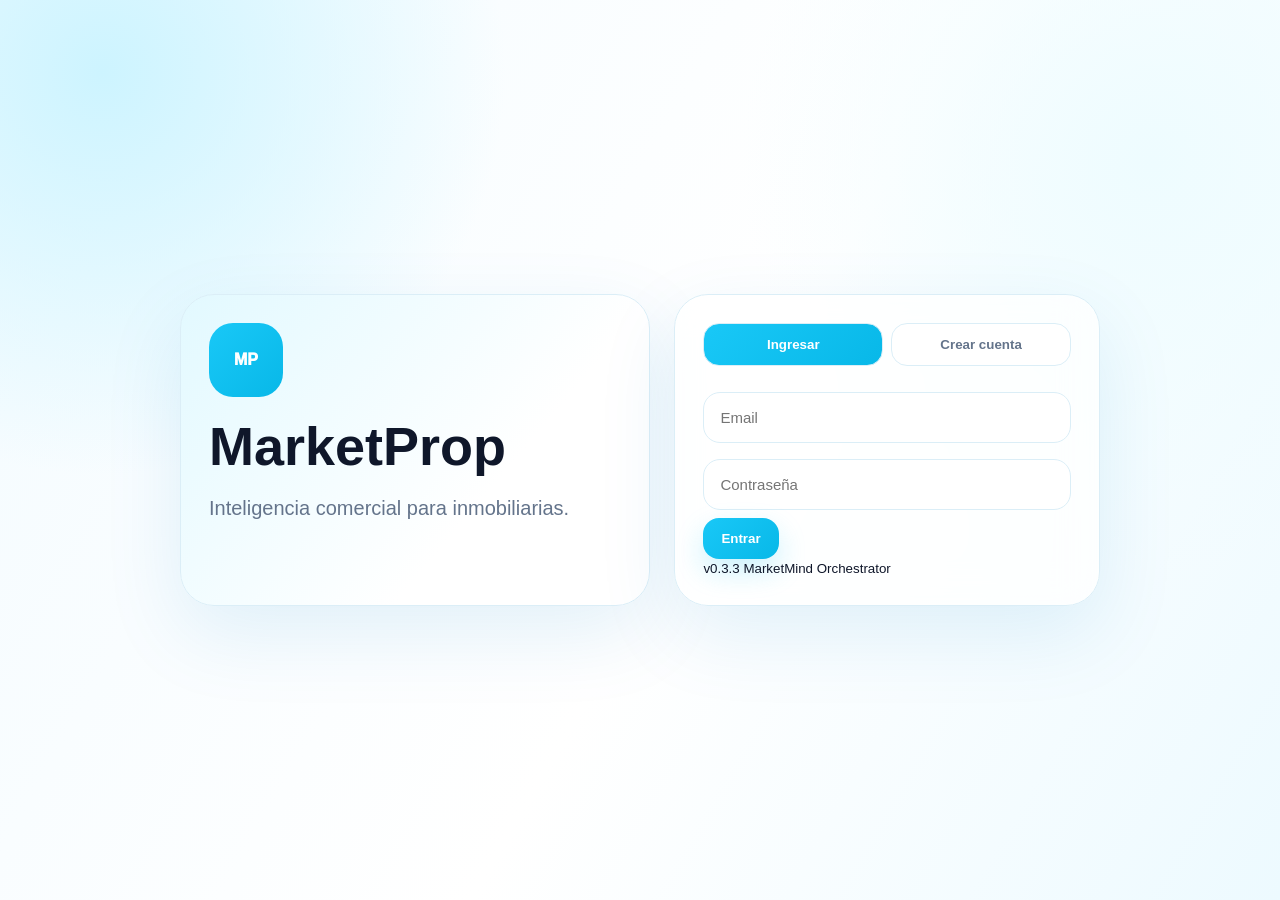
==== frontend/index.html @ 3de48a13 "MarketProp v0.3.3 MarketMind Orchestrator" ====
<!doctype html>
<html lang="es"><head><meta charset="utf-8"><meta name="viewport" content="width=device-width,initial-scale=1"><title>MarketProp</title><link rel="stylesheet" href="static/styles.css"></head>
<body>
<div id="toast" class="toast hidden"></div>
<div id="authScreen" class="auth-screen">
  <div class="auth-shell">
    <div class="auth-brand"><div class="logo-mark">MP</div><h1>MarketProp</h1><p>Inteligencia comercial para inmobiliarias.</p></div>
    <div class="auth-card">
      <div class="tabs"><button id="loginTab" class="active" onclick="setAuth('login')">Ingresar</button><button id="registerTab" onclick="setAuth('register')">Crear cuenta</button></div>
      <div id="loginForm"><input id="loginEmail" placeholder="Email"><input id="loginPassword" type="password" placeholder="Contraseña"><button id="loginBtn" onclick="login()">Entrar</button></div>
      <div id="registerForm" class="hidden"><input id="regName" placeholder="Tu nombre"><input id="regOrg" placeholder="Nombre de tu inmobiliaria"><input id="regEmail" placeholder="Email"><input id="regPassword" type="password" placeholder="Contraseña"><button id="registerBtn" onclick="register()">Crear cuenta</button></div>
      <small>v0.3.3 MarketMind Orchestrator</small>
    </div>
  </div>
</div>

<div id="appScreen" class="app hidden">
  <aside class="sidebar">
    <div class="brand"><div class="logo-mark small">MP</div><div><strong>MarketProp</strong><span id="orgName">Tu inmobiliaria</span></div></div>
    <nav>
      <button class="nav active" onclick="show('home',this)">⌂ Inicio</button>
      <button class="nav" onclick="show('props',this)">⌁ Propiedades</button>
      <button class="nav" onclick="show('vars',this)">✦ Variaciones IA</button>
      <button class="nav" onclick="show('library',this)">▣ Biblioteca</button>
      <button class="nav" onclick="show('videos',this)">▶ Escaneo Videos</button>
      <button class="nav featured" onclick="show('hookAgent',this)">✦ Agente Hook</button>
      <button class="nav" onclick="show('campaigns',this)">◈ Campañas</button>
      <button class="nav" onclick="show('stats',this)">△ Estadísticas</button>
      <button class="nav" onclick="show('admin',this)">◎ Panel Admin</button>
      <button class="nav" onclick="show('plans',this)">◇ Planes</button>
    </nav>
    <div class="usage-card"><div class="usage-top"><b id="planName">Plan Básico</b><span>34%</span></div><p>Contenido generado este mes</p><div class="bar"><span></span></div><small>128 / 500 publicaciones</small></div>
  </aside>
  <main>
    <header class="topbar"><div><p class="eyebrow">WORKSPACE DE MARKETING INMOBILIARIO</p><h1 id="welcomeTitle">Hola</h1></div><div class="top-actions"><button class="ghost" onclick="notifySoon()">Ayuda</button><button class="ghost" onclick="logout()">Salir</button></div></header>
    <section id="home" class="section active-section">
      <div class="hero-card">
        <div class="hero-copy">
          <div class="pill">MarketMind activo</div>
          <h2 class="compact-hero"><span>La IA hace todo el marketing.</span><br>Vos vendé propiedades, ganá tiempo.</h2>
          <p>Pegá el link de una propiedad y MarketProp crea automáticamente publicaciones, anuncios y contenido optimizado para cada plataforma.</p>
        </div>
        <div class="hero-side"><h3>Agentes activos</h3><div class="feature-grid"><button>Facebook</button><button>Instagram</button><button>TikTok</button><button>WhatsApp</button><button>Mercado Libre</button><button>Meta Ads</button></div></div>
      </div>
      <div class="generator"><label>LINK DE LA PROPIEDAD</label><div class="input-row"><input id="propertyUrl" placeholder="https://www.tuinmobiliaria.com/propiedad/xxxxx"><select id="globalStyle"><option value="auto">Automático</option><option value="profesional">Profesional</option><option value="premium">Premium</option><option value="urgencia">Urgencia</option><option value="inversor">Inversor</option></select><button id="generateBtn" onclick="generateContent()">✨ Generar</button></div><div id="status" class="status">Ahora cada red usa su propio agente especializado.</div><div id="scan" class="scan"></div></div>
      <div id="results" class="results empty"><h3>Contenido</h3><p>Los resultados aparecerán acá después de pegar un link.</p></div>
    </section>
    <section id="props" class="section panel"><h2>Propiedades</h2><p>Próximo módulo.</p><button onclick="notifySoon()">Crear propiedad</button></section>
    <section id="vars" class="section panel"><h2>Variaciones IA</h2><p>Usá los botones Premium, Urgencia e Inversor en cada resultado.</p></section>
    <section id="library" class="section panel"><h2>Biblioteca</h2><p>Próximo módulo.</p></section>
    <section id="videos" class="section panel"><h2>Escaneo Videos</h2><p>Próximo módulo.</p></section>
    <section id="hookAgent" class="section panel hook-panel"><div class="agent-head"><div><span class="pill">Producto estrella</span><h2>Agente Hook</h2><p>Especialista en viralidad, atención y hooks.</p></div><div class="score-orb">92</div></div><textarea id="hookPrompt" placeholder="Ej: Necesito un hook para vender una casa premium en Funes..."></textarea><button onclick="runHookAgent()">✨ Hablar con Agente Hook</button><div id="hookAgentResult" class="agent-result">Agente Hook todavía está en modo demo.</div></section>
    <section id="campaigns" class="section panel"><h2>Campañas</h2><p>Próximo módulo.</p></section>
    <section id="stats" class="section panel"><h2>Estadísticas</h2><p>Próximo módulo.</p></section>
    <section id="admin" class="section panel"><h2>Panel Admin</h2><p>Próximo módulo.</p></section>
    <section id="plans" class="section panel"><h2>Planes</h2><p>Próximo módulo.</p></section>
  </main>
</div>
<script src="static/app.js"></script>
</body></html>
---- frontend/static/styles.css ----
:root{--blue:#19c8f7;--blue2:#08b8e8;--blue3:#00a6d6;--ink:#0f172a;--muted:#64748b;--line:#dbeef7;--glass:rgba(255,255,255,.74);--shadow:0 28px 80px rgba(2,132,199,.11)}*{box-sizing:border-box}body{margin:0;font-family:Inter,Arial,sans-serif;color:var(--ink);background:radial-gradient(circle at 8% 8%,#cdf4ff 0,transparent 28%),radial-gradient(circle at 90% 18%,#eefcff 0,transparent 30%),linear-gradient(120deg,#f3fbff,#fff 55%,#edfaff)}button,input,select,textarea{font-family:inherit}.hidden{display:none!important}.toast{position:fixed;right:24px;bottom:24px;background:#0f172a;color:#fff;border-radius:18px;padding:14px 18px;z-index:99;box-shadow:var(--shadow)}button{border:0;border-radius:16px;background:linear-gradient(135deg,var(--blue),var(--blue2));color:white;font-weight:900;padding:13px 18px;cursor:pointer;transition:.18s;box-shadow:0 12px 28px rgba(25,200,247,.22)}button:hover{transform:translateY(-1px)}button:disabled{opacity:.6}.ghost{background:rgba(255,255,255,.72);color:var(--blue3);border:1px solid var(--line);box-shadow:none}.auth-screen{min-height:100vh;display:flex;align-items:center;justify-content:center}.auth-shell{width:min(920px,94vw);display:grid;grid-template-columns:1.05fr .95fr;gap:24px}.auth-brand,.auth-card,.hero-card,.generator,.results,.panel{background:var(--glass);border:1px solid var(--line);border-radius:34px;padding:28px;box-shadow:var(--shadow);backdrop-filter:blur(18px)}.auth-brand{background:linear-gradient(130deg,#e2f9ff,#fff 65%)}.auth-brand h1{font-size:54px;margin:18px 0 8px}.auth-brand p{font-size:20px;color:var(--muted)}.logo-mark{width:74px;height:74px;border-radius:24px;background:linear-gradient(135deg,var(--blue),var(--blue2));display:flex;align-items:center;justify-content:center;color:white;font-weight:1000}.logo-mark.small{width:50px;height:50px;border-radius:16px}.tabs{display:grid;grid-template-columns:1fr 1fr;gap:8px;margin-bottom:18px}.tabs button{background:#fff;color:var(--muted);border:1px solid var(--line);box-shadow:none}.tabs button.active{background:linear-gradient(135deg,var(--blue),var(--blue2));color:#fff}.auth-card input{width:100%;margin:8px 0}.app{display:flex;min-height:100vh}.sidebar{position:fixed;inset:18px auto 18px 18px;width:292px;border:1px solid var(--line);border-radius:30px;background:rgba(255,255,255,.78);backdrop-filter:blur(18px);box-shadow:var(--shadow);padding:22px}.brand{display:flex;align-items:center;gap:12px;margin-bottom:26px}.brand strong{font-size:22px;display:block}.brand span{font-size:12px;color:var(--muted)}nav{display:flex;flex-direction:column;gap:7px}.nav{background:transparent;color:#475569;box-shadow:none;text-align:left;border-radius:16px;padding:12px 14px}.nav:hover,.nav.active{background:linear-gradient(90deg,#def8ff,#fff);color:var(--blue3);transform:translateX(3px)}.usage-card{position:absolute;left:22px;right:22px;bottom:22px;background:linear-gradient(135deg,#dff8ff,#fff 70%);border:1px solid var(--line);border-radius:24px;padding:18px}.usage-top{display:flex;justify-content:space-between}.usage-card p,.usage-card small,.status,.results.empty p{color:var(--muted)}.bar{height:9px;border-radius:99px;background:#e5f4fa}.bar span{display:block;width:34%;height:100%;border-radius:99px;background:linear-gradient(90deg,var(--blue),var(--blue2))}main{margin-left:328px;padding:26px;width:100%}.topbar{display:flex;align-items:center;justify-content:space-between;margin-bottom:22px}.eyebrow{margin:0 0 7px;color:var(--blue3);font-weight:900;font-size:12px;letter-spacing:4px}.section{display:none}.active-section{display:block}.hero-card{display:grid;grid-template-columns:1.25fr .75fr;gap:24px;background:linear-gradient(118deg,#fff 0%,#f8fdff 44%,#d8f7ff 100%);min-height:235px!important}.pill{display:inline-flex;background:#e7faff;color:var(--blue3);border:1px solid #c8f3ff;border-radius:99px;padding:8px 12px;font-weight:900;font-size:13px}.hero-copy h2{font-size:34px;line-height:1.12;letter-spacing:-1.4px;margin:18px 0 12px}.hero-copy h2 span{color:#2563eb}.hero-copy p{font-size:16px;line-height:1.55;color:var(--muted)}.hero-side{background:linear-gradient(135deg,#dff8ff,#fff 72%);border:1px solid var(--line);border-radius:28px;padding:22px}.feature-grid{display:grid;grid-template-columns:1fr 1fr;gap:10px}.feature-grid button{background:#fff;color:var(--ink);border:1px solid var(--line);box-shadow:none;text-align:left}.generator{background:linear-gradient(95deg,#dff8ff 0%,#fff 72%);margin-top:20px}label{display:block;font-size:12px;letter-spacing:3px;color:var(--blue3);font-weight:1000;margin-bottom:10px}.input-row{display:flex;gap:12px}input,select,textarea{background:#fff;border:1px solid var(--line);border-radius:17px;padding:16px;outline:none;color:var(--ink);font-size:15px}input{flex:1}select{width:170px}.scan{margin-top:12px;color:#16c784;line-height:1.8}.results,.panel{margin-top:20px}.result-grid{display:grid;grid-template-columns:repeat(2,1fr);gap:16px}.result-card{background:linear-gradient(90deg,#e8faff,#fff 74%);border:1px solid var(--line);border-radius:24px;padding:20px}.result-card h3::after{content:" · agente especializado";font-size:11px;color:#64748b;font-weight:600;margin-left:6px}.style-badge{display:inline-flex;background:#fff;border:1px solid #c8f3ff;color:var(--blue3);border-radius:99px;padding:6px 10px;font-size:12px;font-weight:800}.score{color:#16c784}pre{white-space:pre-wrap;background:rgba(255,255,255,.84);border:1px solid var(--line);border-radius:18px;padding:16px;min-height:210px;max-height:330px;overflow:auto;line-height:1.45}.actions{display:flex;gap:8px;flex-wrap:wrap}.actions button{font-size:12px;padding:9px 12px}.outline{background:#fff!important;color:var(--blue3)!important;border:1px solid var(--line)!important;box-shadow:none!important}.copied{background:#16c784!important;color:#fff!important}.agent-head{display:flex;justify-content:space-between;align-items:center}.score-orb{width:96px;height:96px;border-radius:50%;display:flex;align-items:center;justify-content:center;background:linear-gradient(135deg,var(--blue),var(--blue2));color:#fff;font-size:34px;font-weight:1000}textarea{width:100%;min-height:150px;margin:16px 0}.agent-result{background:#fff;border:1px solid var(--line);border-radius:22px;padding:18px;margin-top:18px;color:var(--muted)}@media(max-width:1100px){.auth-shell,.hero-card,.result-grid{grid-template-columns:1fr}.sidebar{position:relative;inset:auto;width:auto;margin:18px}.usage-card{position:static;margin-top:20px}main{margin-left:0}.input-row{flex-direction:column}select{width:100%}}
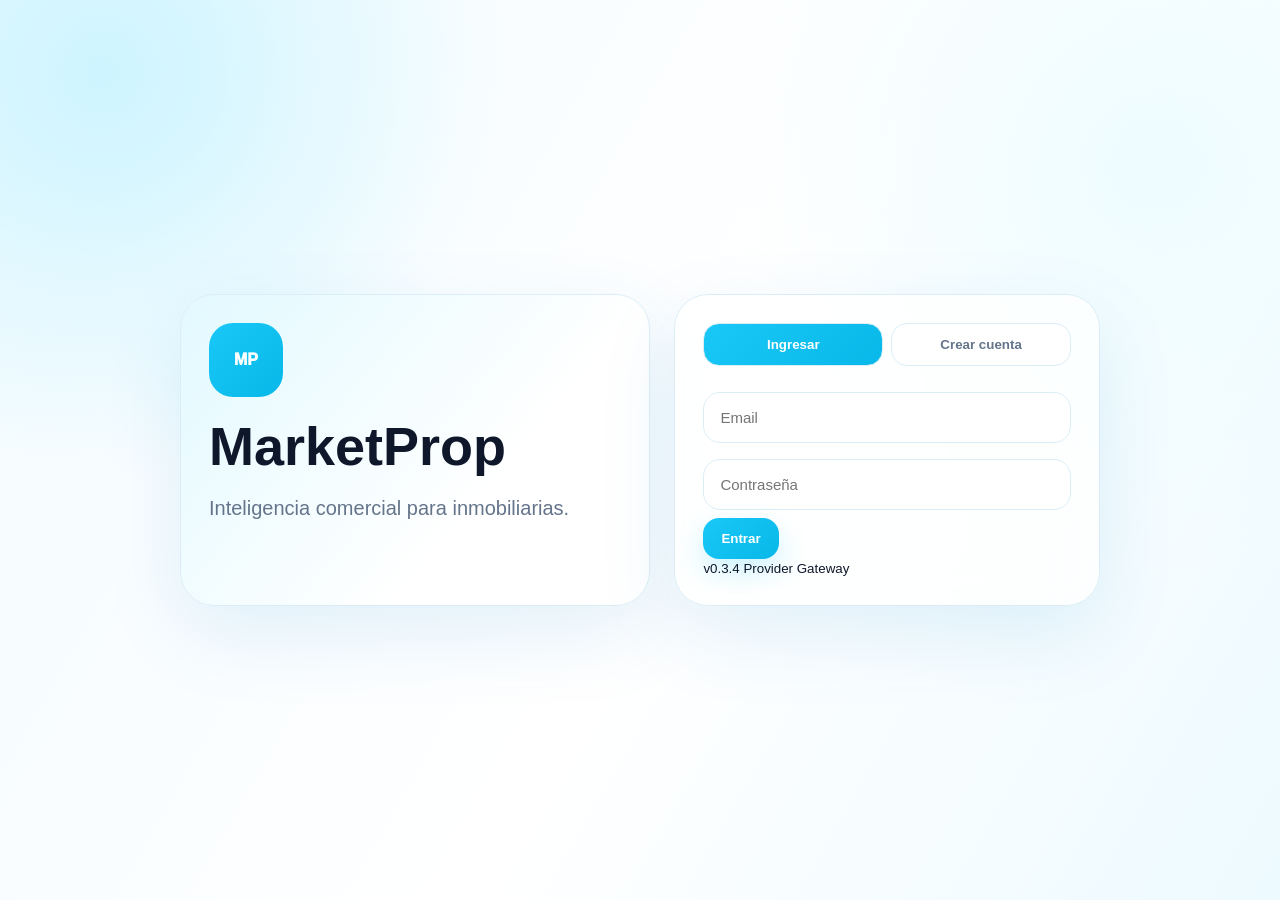
==== commit 3fec2f88: "MarketProp v0.3.4 Provider Gateway" ====
--- a/frontend/index.html
+++ b/frontend/index.html
@@ -9,7 +9,7 @@
       <div class="tabs"><button id="loginTab" class="active" onclick="setAuth('login')">Ingresar</button><button id="registerTab" onclick="setAuth('register')">Crear cuenta</button></div>
       <div id="loginForm"><input id="loginEmail" placeholder="Email"><input id="loginPassword" type="password" placeholder="Contraseña"><button id="loginBtn" onclick="login()">Entrar</button></div>
       <div id="registerForm" class="hidden"><input id="regName" placeholder="Tu nombre"><input id="regOrg" placeholder="Nombre de tu inmobiliaria"><input id="regEmail" placeholder="Email"><input id="regPassword" type="password" placeholder="Contraseña"><button id="registerBtn" onclick="register()">Crear cuenta</button></div>
-      <small>v0.3.3 MarketMind Orchestrator</small>
+      <small>v0.3.4 Provider Gateway</small>
     </div>
   </div>
 </div>
@@ -36,7 +36,7 @@
     <section id="home" class="section active-section">
       <div class="hero-card">
         <div class="hero-copy">
-          <div class="pill">MarketMind activo</div>
+          <div class="pill">Provider Gateway activo</div>
           <h2 class="compact-hero"><span>La IA hace todo el marketing.</span><br>Vos vendé propiedades, ganá tiempo.</h2>
           <p>Pegá el link de una propiedad y MarketProp crea automáticamente publicaciones, anuncios y contenido optimizado para cada plataforma.</p>
         </div>
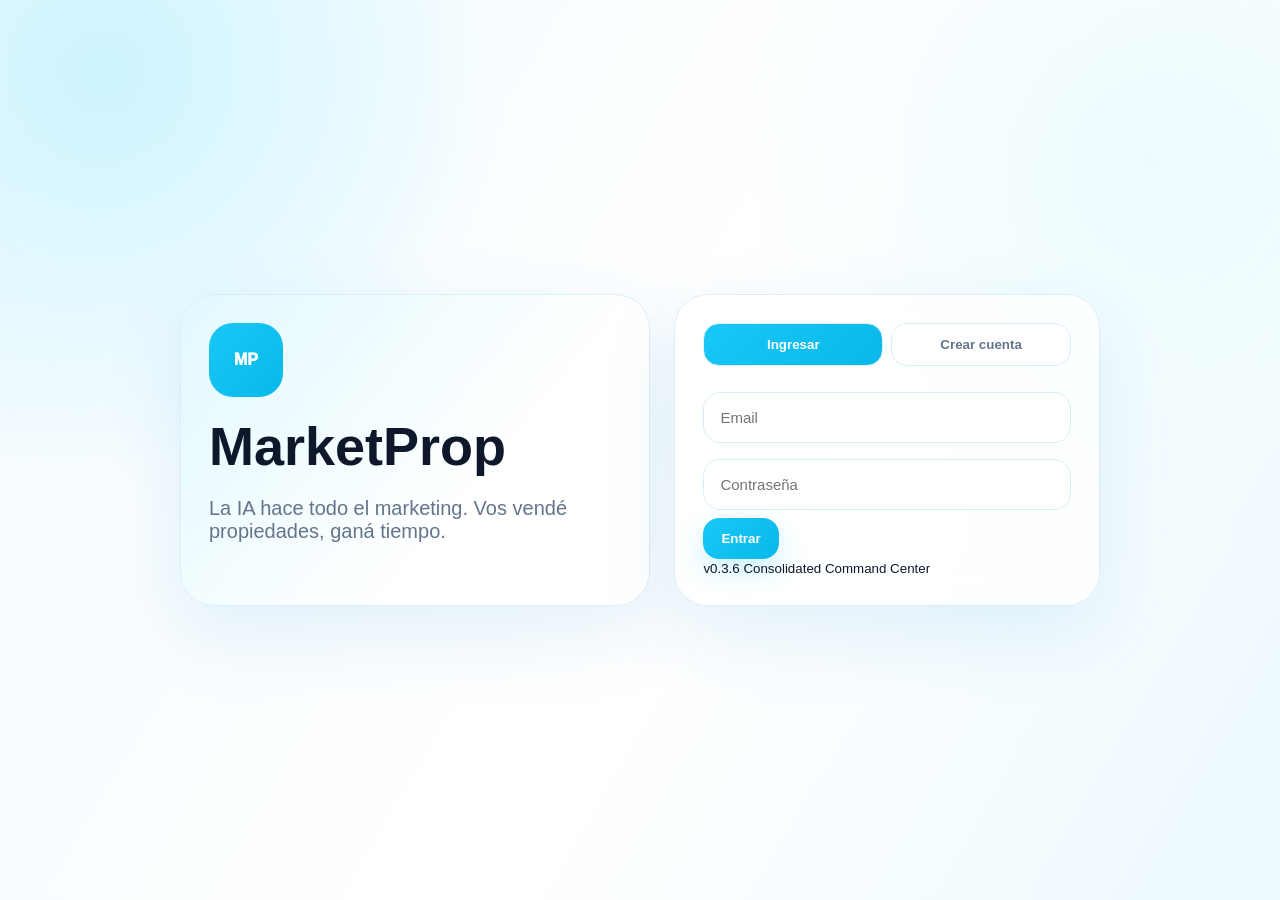
==== commit a05aa740: "MarketProp v0.3.6.1 Backend Hotfix" ====
--- a/frontend/index.html
+++ b/frontend/index.html
@@ -1,60 +1,74 @@
 <!doctype html>
-<html lang="es"><head><meta charset="utf-8"><meta name="viewport" content="width=device-width,initial-scale=1"><title>MarketProp</title><link rel="stylesheet" href="static/styles.css"></head>
+<html lang="es">
+<head>
+<meta charset="utf-8">
+<meta name="viewport" content="width=device-width,initial-scale=1">
+<title>MarketProp</title>
+<link rel="stylesheet" href="static/styles.css">
+</head>
 <body>
 <div id="toast" class="toast hidden"></div>
 <div id="authScreen" class="auth-screen">
   <div class="auth-shell">
-    <div class="auth-brand"><div class="logo-mark">MP</div><h1>MarketProp</h1><p>Inteligencia comercial para inmobiliarias.</p></div>
+    <div class="auth-brand"><div class="logo-mark">MP</div><h1>MarketProp</h1><p>La IA hace todo el marketing. Vos vendé propiedades, ganá tiempo.</p></div>
     <div class="auth-card">
       <div class="tabs"><button id="loginTab" class="active" onclick="setAuth('login')">Ingresar</button><button id="registerTab" onclick="setAuth('register')">Crear cuenta</button></div>
       <div id="loginForm"><input id="loginEmail" placeholder="Email"><input id="loginPassword" type="password" placeholder="Contraseña"><button id="loginBtn" onclick="login()">Entrar</button></div>
       <div id="registerForm" class="hidden"><input id="regName" placeholder="Tu nombre"><input id="regOrg" placeholder="Nombre de tu inmobiliaria"><input id="regEmail" placeholder="Email"><input id="regPassword" type="password" placeholder="Contraseña"><button id="registerBtn" onclick="register()">Crear cuenta</button></div>
-      <small>v0.3.4 Provider Gateway</small>
+      <small>v0.3.6 Consolidated Command Center</small>
     </div>
   </div>
 </div>
-
 <div id="appScreen" class="app hidden">
   <aside class="sidebar">
     <div class="brand"><div class="logo-mark small">MP</div><div><strong>MarketProp</strong><span id="orgName">Tu inmobiliaria</span></div></div>
     <nav>
       <button class="nav active" onclick="show('home',this)">⌂ Inicio</button>
+      <button class="nav featured" onclick="show('command',this)">◎ Command Center</button>
       <button class="nav" onclick="show('props',this)">⌁ Propiedades</button>
+      <button class="nav" onclick="show('pipeline',this)">▦ Pipeline</button>
+      <button class="nav" onclick="show('calendar',this)">▣ Calendario</button>
+      <button class="nav" onclick="show('sources',this)">◈ MarketDNA</button>
       <button class="nav" onclick="show('vars',this)">✦ Variaciones IA</button>
       <button class="nav" onclick="show('library',this)">▣ Biblioteca</button>
       <button class="nav" onclick="show('videos',this)">▶ Escaneo Videos</button>
       <button class="nav featured" onclick="show('hookAgent',this)">✦ Agente Hook</button>
       <button class="nav" onclick="show('campaigns',this)">◈ Campañas</button>
       <button class="nav" onclick="show('stats',this)">△ Estadísticas</button>
+      <button class="nav" onclick="show('igReady',this)">IG IG Ready</button>
       <button class="nav" onclick="show('admin',this)">◎ Panel Admin</button>
       <button class="nav" onclick="show('plans',this)">◇ Planes</button>
     </nav>
     <div class="usage-card"><div class="usage-top"><b id="planName">Plan Básico</b><span>34%</span></div><p>Contenido generado este mes</p><div class="bar"><span></span></div><small>128 / 500 publicaciones</small></div>
   </aside>
   <main>
-    <header class="topbar"><div><p class="eyebrow">WORKSPACE DE MARKETING INMOBILIARIO</p><h1 id="welcomeTitle">Hola</h1></div><div class="top-actions"><button class="ghost" onclick="notifySoon()">Ayuda</button><button class="ghost" onclick="logout()">Salir</button></div></header>
+    <header class="topbar"><div><p class="eyebrow">WORKSPACE DE MARKETING INMOBILIARIO</p><h1 id="welcomeTitle">Hola</h1></div><div class="top-actions"><button class="ghost" onclick="loadProviderStatus()">Proveedores</button><button class="ghost" onclick="logout()">Salir</button></div></header>
+
     <section id="home" class="section active-section">
       <div class="hero-card">
-        <div class="hero-copy">
-          <div class="pill">Provider Gateway activo</div>
-          <h2 class="compact-hero"><span>La IA hace todo el marketing.</span><br>Vos vendé propiedades, ganá tiempo.</h2>
-          <p>Pegá el link de una propiedad y MarketProp crea automáticamente publicaciones, anuncios y contenido optimizado para cada plataforma.</p>
-        </div>
+        <div class="hero-copy"><div class="pill">MarketMind + Provider Gateway activo</div><h2 class="compact-hero"><span>La IA hace todo el marketing.</span><br>Vos vendé propiedades, ganá tiempo.</h2><p>Pegá el link de una propiedad y MarketProp crea automáticamente publicaciones, anuncios y contenido optimizado para cada plataforma.</p></div>
         <div class="hero-side"><h3>Agentes activos</h3><div class="feature-grid"><button>Facebook</button><button>Instagram</button><button>TikTok</button><button>WhatsApp</button><button>Mercado Libre</button><button>Meta Ads</button></div></div>
       </div>
-      <div class="generator"><label>LINK DE LA PROPIEDAD</label><div class="input-row"><input id="propertyUrl" placeholder="https://www.tuinmobiliaria.com/propiedad/xxxxx"><select id="globalStyle"><option value="auto">Automático</option><option value="profesional">Profesional</option><option value="premium">Premium</option><option value="urgencia">Urgencia</option><option value="inversor">Inversor</option></select><button id="generateBtn" onclick="generateContent()">✨ Generar</button></div><div id="status" class="status">Ahora cada red usa su propio agente especializado.</div><div id="scan" class="scan"></div></div>
+      <div class="generator"><label>LINK DE LA PROPIEDAD</label><div class="input-row"><input id="propertyUrl" placeholder="https://www.tuinmobiliaria.com/propiedad/xxxxx"><select id="globalStyle"><option value="auto">Automático</option><option value="profesional">Profesional</option><option value="premium">Premium</option><option value="urgencia">Urgencia</option><option value="inversor">Inversor</option></select><button id="generateBtn" onclick="generateContent()">✨ Generar</button></div><div id="status" class="status">Cada red usa su agente, proveedor, modelo y evaluador.</div><div id="scan" class="scan"></div></div>
       <div id="results" class="results empty"><h3>Contenido</h3><p>Los resultados aparecerán acá después de pegar un link.</p></div>
     </section>
-    <section id="props" class="section panel"><h2>Propiedades</h2><p>Próximo módulo.</p><button onclick="notifySoon()">Crear propiedad</button></section>
-    <section id="vars" class="section panel"><h2>Variaciones IA</h2><p>Usá los botones Premium, Urgencia e Inversor en cada resultado.</p></section>
-    <section id="library" class="section panel"><h2>Biblioteca</h2><p>Próximo módulo.</p></section>
-    <section id="videos" class="section panel"><h2>Escaneo Videos</h2><p>Próximo módulo.</p></section>
-    <section id="hookAgent" class="section panel hook-panel"><div class="agent-head"><div><span class="pill">Producto estrella</span><h2>Agente Hook</h2><p>Especialista en viralidad, atención y hooks.</p></div><div class="score-orb">92</div></div><textarea id="hookPrompt" placeholder="Ej: Necesito un hook para vender una casa premium en Funes..."></textarea><button onclick="runHookAgent()">✨ Hablar con Agente Hook</button><div id="hookAgentResult" class="agent-result">Agente Hook todavía está en modo demo.</div></section>
-    <section id="campaigns" class="section panel"><h2>Campañas</h2><p>Próximo módulo.</p></section>
-    <section id="stats" class="section panel"><h2>Estadísticas</h2><p>Próximo módulo.</p></section>
-    <section id="admin" class="section panel"><h2>Panel Admin</h2><p>Próximo módulo.</p></section>
-    <section id="plans" class="section panel"><h2>Planes</h2><p>Próximo módulo.</p></section>
+
+    <section id="command" class="section panel"><div class="panel-head"><div><span class="pill">Nuevo · acumulativo</span><h2>MarketProp Command Center</h2><p>Centro de mando con métricas, quality gate, alertas e insights. Diseño MarketProp, lógica inspirada en el dashboard que analizamos.</p></div><button onclick="renderCommandCenter()">Actualizar</button></div><div id="commandContent"></div></section>
+    <section id="props" class="section panel"><h2>Propiedades</h2><div class="input-row"><input id="newPropertyTitle" placeholder="Ej: Casa premium en Funes"><input id="newPropertyUrl" placeholder="Link de la propiedad"><button onclick="createProperty()">Crear propiedad</button></div><div id="propertyList" class="card-list"></div></section>
+    <section id="pipeline" class="section panel"><div class="panel-head"><div><span class="pill">Workflow</span><h2>Pipeline de contenido</h2><p>Estados de producción para no perder oportunidades.</p></div></div><div id="pipelineBoard" class="kanban"></div></section>
+    <section id="calendar" class="section panel"><div class="panel-head"><div><span class="pill">Planificación</span><h2>Calendario editorial</h2><p>Plan semanal por plataforma y objetivo.</p></div></div><div id="calendarGrid" class="calendar-grid"></div></section>
+    <section id="sources" class="section panel"><div class="panel-head"><div><span class="pill">MarketDNA</span><h2>Fuentes de aprendizaje</h2><p>Fuentes que alimentan MarketMind sin copiar, usando datos propios y autorizados.</p></div></div><div id="sourcesGrid" class="source-grid"></div></section>
+    <section id="vars" class="section panel"><h2>Variaciones IA</h2><p>Usá los botones <b>Dame otra</b>, <b>Premium</b>, <b>Urgencia</b> e <b>Inversor</b> en cada red. Esta función se conserva y mejora, no se elimina.</p></section>
+    <section id="library" class="section panel"><h2>Biblioteca</h2><p>Próximo: historial de contenidos generados, favoritos, ganadores y rechazados.</p></section>
+    <section id="videos" class="section panel"><h2>Escaneo Videos</h2><p>Próximo: análisis de Reels/TikToks virales, patrones de hook, retención y CTA.</p></section>
+    <section id="hookAgent" class="section panel hook-panel"><div class="agent-head"><div><span class="pill">Producto estrella</span><h2>Agente Hook</h2><p>Especialista en viralidad, atención y hooks.</p></div><div class="score-orb">92</div></div><textarea id="hookPrompt" placeholder="Ej: Necesito un hook para vender una casa premium en Funes..."></textarea><button onclick="runHookAgent()">✨ Hablar con Agente Hook</button><div id="hookAgentResult" class="agent-result">Agente Hook listo para analizar ideas.</div></section>
+    <section id="campaigns" class="section panel"><h2>Campañas</h2><p>Próximo: campañas completas por propiedad con Meta Ads, WhatsApp y seguimiento.</p></section>
+    <section id="stats" class="section panel"><h2>Estadísticas</h2><div id="statsContent" class="mini-stats"></div></section>
+    <section id="igReady" class="section panel"><div class="panel-head"><div><span class="pill">Preparado, no conectado</span><h2>Instagram Connector</h2><p>La estructura queda lista para conectar IG Business con permisos reales más adelante.</p></div></div><div class="checklist"><div><span class="check">✓</span>Provider Gateway separado</div><div><span class="check">✓</span>MarketMind preparado para métricas</div><div><span class="check">✓</span>Estados de error preparados</div><div><span class="empty"></span>Token real cargado</div><div><span class="empty"></span>Permisos Meta aprobados</div><div><span class="empty"></span>Webhooks activos</div></div></section>
+    <section id="admin" class="section panel"><h2>Panel Admin</h2><div class="mini-stats"><div><b>1</b><span>cliente activo</span></div><div><b>$0</b><span>MRR demo</span></div><div><b>15</b><span>módulos preservados</span></div></div></section>
+    <section id="plans" class="section panel"><h2>Planes</h2><div class="pricing"><div><h3>Básico</h3><p>Agentes esenciales.</p></div><div><h3>Pro</h3><p>Command Center + métricas.</p></div><div><h3>Business</h3><p>IA real + equipo + permisos.</p></div></div></section>
   </main>
 </div>
 <script src="static/app.js"></script>
-</body></html>+</body>
+</html>
--- a/frontend/static/styles.css
+++ b/frontend/static/styles.css
@@ -1 +1 @@
-:root{--blue:#19c8f7;--blue2:#08b8e8;--blue3:#00a6d6;--ink:#0f172a;--muted:#64748b;--line:#dbeef7;--glass:rgba(255,255,255,.74);--shadow:0 28px 80px rgba(2,132,199,.11)}*{box-sizing:border-box}body{margin:0;font-family:Inter,Arial,sans-serif;color:var(--ink);background:radial-gradient(circle at 8% 8%,#cdf4ff 0,transparent 28%),radial-gradient(circle at 90% 18%,#eefcff 0,transparent 30%),linear-gradient(120deg,#f3fbff,#fff 55%,#edfaff)}button,input,select,textarea{font-family:inherit}.hidden{display:none!important}.toast{position:fixed;right:24px;bottom:24px;background:#0f172a;color:#fff;border-radius:18px;padding:14px 18px;z-index:99;box-shadow:var(--shadow)}button{border:0;border-radius:16px;background:linear-gradient(135deg,var(--blue),var(--blue2));color:white;font-weight:900;padding:13px 18px;cursor:pointer;transition:.18s;box-shadow:0 12px 28px rgba(25,200,247,.22)}button:hover{transform:translateY(-1px)}button:disabled{opacity:.6}.ghost{background:rgba(255,255,255,.72);color:var(--blue3);border:1px solid var(--line);box-shadow:none}.auth-screen{min-height:100vh;display:flex;align-items:center;justify-content:center}.auth-shell{width:min(920px,94vw);display:grid;grid-template-columns:1.05fr .95fr;gap:24px}.auth-brand,.auth-card,.hero-card,.generator,.results,.panel{background:var(--glass);border:1px solid var(--line);border-radius:34px;padding:28px;box-shadow:var(--shadow);backdrop-filter:blur(18px)}.auth-brand{background:linear-gradient(130deg,#e2f9ff,#fff 65%)}.auth-brand h1{font-size:54px;margin:18px 0 8px}.auth-brand p{font-size:20px;color:var(--muted)}.logo-mark{width:74px;height:74px;border-radius:24px;background:linear-gradient(135deg,var(--blue),var(--blue2));display:flex;align-items:center;justify-content:center;color:white;font-weight:1000}.logo-mark.small{width:50px;height:50px;border-radius:16px}.tabs{display:grid;grid-template-columns:1fr 1fr;gap:8px;margin-bottom:18px}.tabs button{background:#fff;color:var(--muted);border:1px solid var(--line);box-shadow:none}.tabs button.active{background:linear-gradient(135deg,var(--blue),var(--blue2));color:#fff}.auth-card input{width:100%;margin:8px 0}.app{display:flex;min-height:100vh}.sidebar{position:fixed;inset:18px auto 18px 18px;width:292px;border:1px solid var(--line);border-radius:30px;background:rgba(255,255,255,.78);backdrop-filter:blur(18px);box-shadow:var(--shadow);padding:22px}.brand{display:flex;align-items:center;gap:12px;margin-bottom:26px}.brand strong{font-size:22px;display:block}.brand span{font-size:12px;color:var(--muted)}nav{display:flex;flex-direction:column;gap:7px}.nav{background:transparent;color:#475569;box-shadow:none;text-align:left;border-radius:16px;padding:12px 14px}.nav:hover,.nav.active{background:linear-gradient(90deg,#def8ff,#fff);color:var(--blue3);transform:translateX(3px)}.usage-card{position:absolute;left:22px;right:22px;bottom:22px;background:linear-gradient(135deg,#dff8ff,#fff 70%);border:1px solid var(--line);border-radius:24px;padding:18px}.usage-top{display:flex;justify-content:space-between}.usage-card p,.usage-card small,.status,.results.empty p{color:var(--muted)}.bar{height:9px;border-radius:99px;background:#e5f4fa}.bar span{display:block;width:34%;height:100%;border-radius:99px;background:linear-gradient(90deg,var(--blue),var(--blue2))}main{margin-left:328px;padding:26px;width:100%}.topbar{display:flex;align-items:center;justify-content:space-between;margin-bottom:22px}.eyebrow{margin:0 0 7px;color:var(--blue3);font-weight:900;font-size:12px;letter-spacing:4px}.section{display:none}.active-section{display:block}.hero-card{display:grid;grid-template-columns:1.25fr .75fr;gap:24px;background:linear-gradient(118deg,#fff 0%,#f8fdff 44%,#d8f7ff 100%);min-height:235px!important}.pill{display:inline-flex;background:#e7faff;color:var(--blue3);border:1px solid #c8f3ff;border-radius:99px;padding:8px 12px;font-weight:900;font-size:13px}.hero-copy h2{font-size:34px;line-height:1.12;letter-spacing:-1.4px;margin:18px 0 12px}.hero-copy h2 span{color:#2563eb}.hero-copy p{font-size:16px;line-height:1.55;color:var(--muted)}.hero-side{background:linear-gradient(135deg,#dff8ff,#fff 72%);border:1px solid var(--line);border-radius:28px;padding:22px}.feature-grid{display:grid;grid-template-columns:1fr 1fr;gap:10px}.feature-grid button{background:#fff;color:var(--ink);border:1px solid var(--line);box-shadow:none;text-align:left}.generator{background:linear-gradient(95deg,#dff8ff 0%,#fff 72%);margin-top:20px}label{display:block;font-size:12px;letter-spacing:3px;color:var(--blue3);font-weight:1000;margin-bottom:10px}.input-row{display:flex;gap:12px}input,select,textarea{background:#fff;border:1px solid var(--line);border-radius:17px;padding:16px;outline:none;color:var(--ink);font-size:15px}input{flex:1}select{width:170px}.scan{margin-top:12px;color:#16c784;line-height:1.8}.results,.panel{margin-top:20px}.result-grid{display:grid;grid-template-columns:repeat(2,1fr);gap:16px}.result-card{background:linear-gradient(90deg,#e8faff,#fff 74%);border:1px solid var(--line);border-radius:24px;padding:20px}.result-card h3::after{content:" · agente especializado";font-size:11px;color:#64748b;font-weight:600;margin-left:6px}.style-badge{display:inline-flex;background:#fff;border:1px solid #c8f3ff;color:var(--blue3);border-radius:99px;padding:6px 10px;font-size:12px;font-weight:800}.score{color:#16c784}pre{white-space:pre-wrap;background:rgba(255,255,255,.84);border:1px solid var(--line);border-radius:18px;padding:16px;min-height:210px;max-height:330px;overflow:auto;line-height:1.45}.actions{display:flex;gap:8px;flex-wrap:wrap}.actions button{font-size:12px;padding:9px 12px}.outline{background:#fff!important;color:var(--blue3)!important;border:1px solid var(--line)!important;box-shadow:none!important}.copied{background:#16c784!important;color:#fff!important}.agent-head{display:flex;justify-content:space-between;align-items:center}.score-orb{width:96px;height:96px;border-radius:50%;display:flex;align-items:center;justify-content:center;background:linear-gradient(135deg,var(--blue),var(--blue2));color:#fff;font-size:34px;font-weight:1000}textarea{width:100%;min-height:150px;margin:16px 0}.agent-result{background:#fff;border:1px solid var(--line);border-radius:22px;padding:18px;margin-top:18px;color:var(--muted)}@media(max-width:1100px){.auth-shell,.hero-card,.result-grid{grid-template-columns:1fr}.sidebar{position:relative;inset:auto;width:auto;margin:18px}.usage-card{position:static;margin-top:20px}main{margin-left:0}.input-row{flex-direction:column}select{width:100%}}+:root{--blue:#19c8f7;--blue2:#08b8e8;--blue3:#00a6d6;--ink:#0f172a;--muted:#64748b;--line:#dbeef7;--glass:rgba(255,255,255,.74);--shadow:0 28px 80px rgba(2,132,199,.11)}*{box-sizing:border-box}body{margin:0;font-family:Inter,Arial,sans-serif;color:var(--ink);background:radial-gradient(circle at 8% 8%,#cdf4ff 0,transparent 28%),radial-gradient(circle at 90% 18%,#eefcff 0,transparent 30%),linear-gradient(120deg,#f3fbff,#fff 55%,#edfaff)}button,input,select,textarea{font-family:inherit}.hidden{display:none!important}.toast{position:fixed;right:24px;bottom:24px;background:#0f172a;color:#fff;border-radius:18px;padding:14px 18px;z-index:99;box-shadow:var(--shadow)}button{border:0;border-radius:16px;background:linear-gradient(135deg,var(--blue),var(--blue2));color:white;font-weight:900;padding:13px 18px;cursor:pointer;transition:.18s;box-shadow:0 12px 28px rgba(25,200,247,.22)}button:hover{transform:translateY(-1px)}button:disabled{opacity:.6}.ghost{background:rgba(255,255,255,.72);color:var(--blue3);border:1px solid var(--line);box-shadow:none}.auth-screen{min-height:100vh;display:flex;align-items:center;justify-content:center}.auth-shell{width:min(920px,94vw);display:grid;grid-template-columns:1.05fr .95fr;gap:24px}.auth-brand,.auth-card,.hero-card,.generator,.results,.panel{background:var(--glass);border:1px solid var(--line);border-radius:34px;padding:28px;box-shadow:var(--shadow);backdrop-filter:blur(18px)}.auth-brand{background:linear-gradient(130deg,#e2f9ff,#fff 65%)}.auth-brand h1{font-size:54px;margin:18px 0 8px}.auth-brand p{font-size:20px;color:var(--muted)}.logo-mark{width:74px;height:74px;border-radius:24px;background:linear-gradient(135deg,var(--blue),var(--blue2));display:flex;align-items:center;justify-content:center;color:white;font-weight:1000}.logo-mark.small{width:50px;height:50px;border-radius:16px}.tabs{display:grid;grid-template-columns:1fr 1fr;gap:8px;margin-bottom:18px}.tabs button{background:#fff;color:var(--muted);border:1px solid var(--line);box-shadow:none}.tabs button.active{background:linear-gradient(135deg,var(--blue),var(--blue2));color:#fff}.auth-card input{width:100%;margin:8px 0}.app{display:flex;min-height:100vh}.sidebar{position:fixed;inset:18px auto 18px 18px;width:292px;border:1px solid var(--line);border-radius:30px;background:rgba(255,255,255,.78);backdrop-filter:blur(18px);box-shadow:var(--shadow);padding:22px;overflow:auto}.brand{display:flex;align-items:center;gap:12px;margin-bottom:22px}.brand strong{font-size:22px;display:block}.brand span{font-size:12px;color:var(--muted)}nav{display:flex;flex-direction:column;gap:7px}.nav{background:transparent;color:#475569;box-shadow:none;text-align:left;border-radius:16px;padding:11px 13px}.nav:hover,.nav.active{background:linear-gradient(90deg,#def8ff,#fff);color:var(--blue3);transform:translateX(3px)}.nav.featured{color:var(--blue3);font-weight:1000}.usage-card{margin-top:20px;background:linear-gradient(135deg,#dff8ff,#fff 70%);border:1px solid var(--line);border-radius:24px;padding:18px}.usage-top{display:flex;justify-content:space-between}.usage-card p,.usage-card small,.status,.results.empty p,.panel p{color:var(--muted)}.bar{height:9px;border-radius:99px;background:#e5f4fa}.bar span{display:block;width:34%;height:100%;border-radius:99px;background:linear-gradient(90deg,var(--blue),var(--blue2))}main{margin-left:328px;padding:26px;width:100%}.topbar{display:flex;align-items:center;justify-content:space-between;margin-bottom:22px}.eyebrow{margin:0 0 7px;color:var(--blue3);font-weight:900;font-size:12px;letter-spacing:4px}.section{display:none}.active-section{display:block}.hero-card{display:grid;grid-template-columns:1.25fr .75fr;gap:24px;background:linear-gradient(118deg,#fff 0%,#f8fdff 44%,#d8f7ff 100%);min-height:235px!important}.pill{display:inline-flex;background:#e7faff;color:var(--blue3);border:1px solid #c8f3ff;border-radius:99px;padding:8px 12px;font-weight:900;font-size:13px}.hero-copy h2{font-size:34px;line-height:1.12;letter-spacing:-1.4px;margin:18px 0 12px}.hero-copy h2 span{color:#2563eb}.hero-copy p{font-size:16px;line-height:1.55;color:var(--muted)}.hero-side{background:linear-gradient(135deg,#dff8ff,#fff 72%);border:1px solid var(--line);border-radius:28px;padding:22px}.feature-grid{display:grid;grid-template-columns:1fr 1fr;gap:10px}.feature-grid button{background:#fff;color:var(--ink);border:1px solid var(--line);box-shadow:none;text-align:left}.generator{background:linear-gradient(95deg,#dff8ff 0%,#fff 72%);margin-top:20px}label{display:block;font-size:12px;letter-spacing:3px;color:var(--blue3);font-weight:1000;margin-bottom:10px}.input-row{display:flex;gap:12px}input,select,textarea{background:#fff;border:1px solid var(--line);border-radius:17px;padding:16px;outline:none;color:var(--ink);font-size:15px}input{flex:1}select{width:170px}.scan{margin-top:12px;color:#16c784;line-height:1.8}.results,.panel{margin-top:20px}.result-grid{display:grid;grid-template-columns:repeat(2,1fr);gap:16px}.result-card,.metric-card,.source-card,.pipeline-card,.day-card,.insight-card,.alert-card{background:linear-gradient(90deg,#e8faff,#fff 74%);border:1px solid var(--line);border-radius:24px;padding:20px}.result-card h3::after{content:" · agente especializado";font-size:11px;color:#64748b;font-weight:600;margin-left:6px}.style-badge{display:inline-flex;background:#fff;border:1px solid #c8f3ff;color:var(--blue3);border-radius:99px;padding:6px 10px;font-size:12px;font-weight:800}.score{color:#16c784}pre{white-space:pre-wrap;background:rgba(255,255,255,.84);border:1px solid var(--line);border-radius:18px;padding:16px;min-height:210px;max-height:330px;overflow:auto;line-height:1.45}.actions{display:flex;gap:8px;flex-wrap:wrap}.actions button{font-size:12px;padding:9px 12px}.outline{background:#fff!important;color:var(--blue3)!important;border:1px solid var(--line)!important;box-shadow:none!important}.copied{background:#16c784!important;color:#fff!important}.panel-head{display:flex;justify-content:space-between;gap:20px;align-items:flex-start;margin-bottom:18px}.agent-head{display:flex;justify-content:space-between;align-items:center}.score-orb{width:96px;height:96px;border-radius:50%;display:flex;align-items:center;justify-content:center;background:linear-gradient(135deg,var(--blue),var(--blue2));color:#fff;font-size:34px;font-weight:1000}textarea{width:100%;min-height:150px;margin:16px 0}.agent-result{background:#fff;border:1px solid var(--line);border-radius:22px;padding:18px;margin-top:18px;color:var(--muted)}.metric-grid{display:grid;grid-template-columns:repeat(4,1fr);gap:14px}.metric-card b{display:block;font-size:30px;color:var(--blue3);margin:8px 0}.metric-card span,.source-card span,.pipeline-card span,.day-card span{color:var(--muted);font-size:12px;font-weight:900}.command-grid{display:grid;grid-template-columns:1.2fr .8fr;gap:14px}.mini-stats,.pricing{display:grid;grid-template-columns:repeat(3,1fr);gap:14px}.mini-stats div,.pricing div{background:#fff;border:1px solid var(--line);border-radius:20px;padding:16px}.mini-stats b{font-size:28px;color:var(--blue3);display:block}.kanban{display:grid;grid-template-columns:repeat(3,1fr);gap:14px}.pipeline-col{background:rgba(255,255,255,.55);border:1px solid var(--line);border-radius:24px;padding:14px}.pipeline-col h3{margin-top:0}.pipeline-card{margin-bottom:10px}.calendar-grid,.source-grid,.card-list{display:grid;grid-template-columns:repeat(3,1fr);gap:14px}.day-card{min-height:130px}.tags{display:flex;gap:6px;flex-wrap:wrap;margin-top:10px}.tags span{border:1px solid var(--line);background:white;border-radius:99px;padding:5px 8px;color:var(--muted);font-size:11px}.checklist{display:grid;gap:10px}.checklist div{display:grid;grid-template-columns:28px 1fr;align-items:center;background:white;border:1px solid var(--line);border-radius:18px;padding:12px}.check,.empty{width:20px;height:20px;border-radius:6px;display:grid;place-items:center}.check{background:#16c784;color:white}.empty{border:1px solid var(--line)}@media(max-width:1100px){.auth-shell,.hero-card,.result-grid,.metric-grid,.command-grid,.mini-stats,.pricing,.kanban,.calendar-grid,.source-grid,.card-list{grid-template-columns:1fr}.sidebar{position:relative;inset:auto;width:auto;margin:18px}.usage-card{position:static;margin-top:20px}main{margin-left:0}.input-row{flex-direction:column}select{width:100%}}
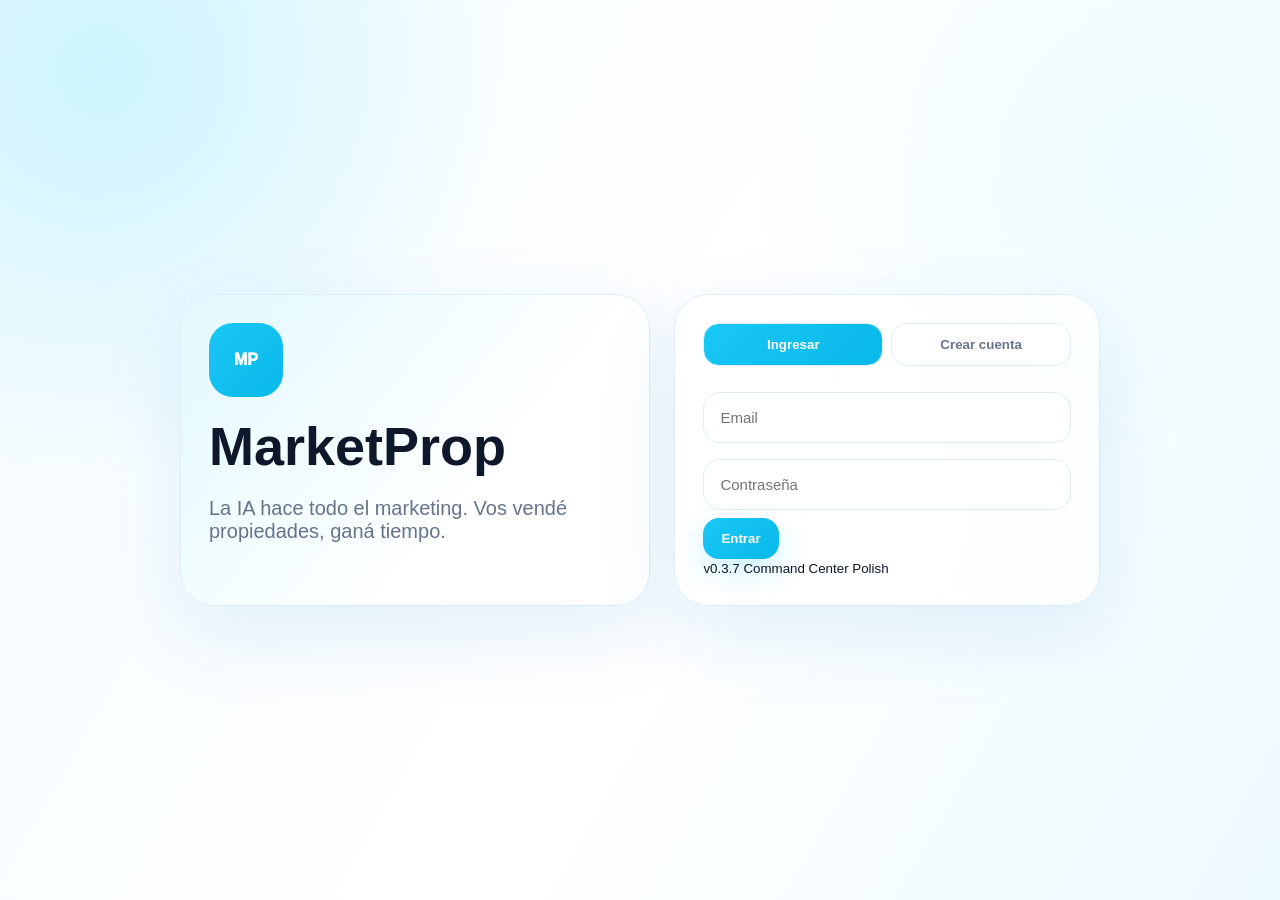
==== commit 40d2c4a9: "MarketProp v0.3.7 Command Center Polish" ====
--- a/frontend/index.html
+++ b/frontend/index.html
@@ -15,7 +15,7 @@
       <div class="tabs"><button id="loginTab" class="active" onclick="setAuth('login')">Ingresar</button><button id="registerTab" onclick="setAuth('register')">Crear cuenta</button></div>
       <div id="loginForm"><input id="loginEmail" placeholder="Email"><input id="loginPassword" type="password" placeholder="Contraseña"><button id="loginBtn" onclick="login()">Entrar</button></div>
       <div id="registerForm" class="hidden"><input id="regName" placeholder="Tu nombre"><input id="regOrg" placeholder="Nombre de tu inmobiliaria"><input id="regEmail" placeholder="Email"><input id="regPassword" type="password" placeholder="Contraseña"><button id="registerBtn" onclick="register()">Crear cuenta</button></div>
-      <small>v0.3.6 Consolidated Command Center</small>
+      <small>v0.3.7 Command Center Polish</small>
     </div>
   </div>
 </div>
@@ -53,7 +53,7 @@
       <div id="results" class="results empty"><h3>Contenido</h3><p>Los resultados aparecerán acá después de pegar un link.</p></div>
     </section>
 
-    <section id="command" class="section panel"><div class="panel-head"><div><span class="pill">Nuevo · acumulativo</span><h2>MarketProp Command Center</h2><p>Centro de mando con métricas, quality gate, alertas e insights. Diseño MarketProp, lógica inspirada en el dashboard que analizamos.</p></div><button onclick="renderCommandCenter()">Actualizar</button></div><div id="commandContent"></div></section>
+    <section id="command" class="section panel"><div class="panel-head"><div><span class="pill">Nuevo · acumulativo</span><h2>MarketProp Command Center</h2><p>Centro de mando inmobiliario con métricas, funnel comercial, quality gate, señales por propiedad, alertas e insights.</p></div><button onclick="renderCommandCenter()">Actualizar</button></div><div id="commandContent"></div></section>
     <section id="props" class="section panel"><h2>Propiedades</h2><div class="input-row"><input id="newPropertyTitle" placeholder="Ej: Casa premium en Funes"><input id="newPropertyUrl" placeholder="Link de la propiedad"><button onclick="createProperty()">Crear propiedad</button></div><div id="propertyList" class="card-list"></div></section>
     <section id="pipeline" class="section panel"><div class="panel-head"><div><span class="pill">Workflow</span><h2>Pipeline de contenido</h2><p>Estados de producción para no perder oportunidades.</p></div></div><div id="pipelineBoard" class="kanban"></div></section>
     <section id="calendar" class="section panel"><div class="panel-head"><div><span class="pill">Planificación</span><h2>Calendario editorial</h2><p>Plan semanal por plataforma y objetivo.</p></div></div><div id="calendarGrid" class="calendar-grid"></div></section>
--- a/frontend/static/styles.css
+++ b/frontend/static/styles.css
@@ -1 +1,42 @@
-:root{--blue:#19c8f7;--blue2:#08b8e8;--blue3:#00a6d6;--ink:#0f172a;--muted:#64748b;--line:#dbeef7;--glass:rgba(255,255,255,.74);--shadow:0 28px 80px rgba(2,132,199,.11)}*{box-sizing:border-box}body{margin:0;font-family:Inter,Arial,sans-serif;color:var(--ink);background:radial-gradient(circle at 8% 8%,#cdf4ff 0,transparent 28%),radial-gradient(circle at 90% 18%,#eefcff 0,transparent 30%),linear-gradient(120deg,#f3fbff,#fff 55%,#edfaff)}button,input,select,textarea{font-family:inherit}.hidden{display:none!important}.toast{position:fixed;right:24px;bottom:24px;background:#0f172a;color:#fff;border-radius:18px;padding:14px 18px;z-index:99;box-shadow:var(--shadow)}button{border:0;border-radius:16px;background:linear-gradient(135deg,var(--blue),var(--blue2));color:white;font-weight:900;padding:13px 18px;cursor:pointer;transition:.18s;box-shadow:0 12px 28px rgba(25,200,247,.22)}button:hover{transform:translateY(-1px)}button:disabled{opacity:.6}.ghost{background:rgba(255,255,255,.72);color:var(--blue3);border:1px solid var(--line);box-shadow:none}.auth-screen{min-height:100vh;display:flex;align-items:center;justify-content:center}.auth-shell{width:min(920px,94vw);display:grid;grid-template-columns:1.05fr .95fr;gap:24px}.auth-brand,.auth-card,.hero-card,.generator,.results,.panel{background:var(--glass);border:1px solid var(--line);border-radius:34px;padding:28px;box-shadow:var(--shadow);backdrop-filter:blur(18px)}.auth-brand{background:linear-gradient(130deg,#e2f9ff,#fff 65%)}.auth-brand h1{font-size:54px;margin:18px 0 8px}.auth-brand p{font-size:20px;color:var(--muted)}.logo-mark{width:74px;height:74px;border-radius:24px;background:linear-gradient(135deg,var(--blue),var(--blue2));display:flex;align-items:center;justify-content:center;color:white;font-weight:1000}.logo-mark.small{width:50px;height:50px;border-radius:16px}.tabs{display:grid;grid-template-columns:1fr 1fr;gap:8px;margin-bottom:18px}.tabs button{background:#fff;color:var(--muted);border:1px solid var(--line);box-shadow:none}.tabs button.active{background:linear-gradient(135deg,var(--blue),var(--blue2));color:#fff}.auth-card input{width:100%;margin:8px 0}.app{display:flex;min-height:100vh}.sidebar{position:fixed;inset:18px auto 18px 18px;width:292px;border:1px solid var(--line);border-radius:30px;background:rgba(255,255,255,.78);backdrop-filter:blur(18px);box-shadow:var(--shadow);padding:22px;overflow:auto}.brand{display:flex;align-items:center;gap:12px;margin-bottom:22px}.brand strong{font-size:22px;display:block}.brand span{font-size:12px;color:var(--muted)}nav{display:flex;flex-direction:column;gap:7px}.nav{background:transparent;color:#475569;box-shadow:none;text-align:left;border-radius:16px;padding:11px 13px}.nav:hover,.nav.active{background:linear-gradient(90deg,#def8ff,#fff);color:var(--blue3);transform:translateX(3px)}.nav.featured{color:var(--blue3);font-weight:1000}.usage-card{margin-top:20px;background:linear-gradient(135deg,#dff8ff,#fff 70%);border:1px solid var(--line);border-radius:24px;padding:18px}.usage-top{display:flex;justify-content:space-between}.usage-card p,.usage-card small,.status,.results.empty p,.panel p{color:var(--muted)}.bar{height:9px;border-radius:99px;background:#e5f4fa}.bar span{display:block;width:34%;height:100%;border-radius:99px;background:linear-gradient(90deg,var(--blue),var(--blue2))}main{margin-left:328px;padding:26px;width:100%}.topbar{display:flex;align-items:center;justify-content:space-between;margin-bottom:22px}.eyebrow{margin:0 0 7px;color:var(--blue3);font-weight:900;font-size:12px;letter-spacing:4px}.section{display:none}.active-section{display:block}.hero-card{display:grid;grid-template-columns:1.25fr .75fr;gap:24px;background:linear-gradient(118deg,#fff 0%,#f8fdff 44%,#d8f7ff 100%);min-height:235px!important}.pill{display:inline-flex;background:#e7faff;color:var(--blue3);border:1px solid #c8f3ff;border-radius:99px;padding:8px 12px;font-weight:900;font-size:13px}.hero-copy h2{font-size:34px;line-height:1.12;letter-spacing:-1.4px;margin:18px 0 12px}.hero-copy h2 span{color:#2563eb}.hero-copy p{font-size:16px;line-height:1.55;color:var(--muted)}.hero-side{background:linear-gradient(135deg,#dff8ff,#fff 72%);border:1px solid var(--line);border-radius:28px;padding:22px}.feature-grid{display:grid;grid-template-columns:1fr 1fr;gap:10px}.feature-grid button{background:#fff;color:var(--ink);border:1px solid var(--line);box-shadow:none;text-align:left}.generator{background:linear-gradient(95deg,#dff8ff 0%,#fff 72%);margin-top:20px}label{display:block;font-size:12px;letter-spacing:3px;color:var(--blue3);font-weight:1000;margin-bottom:10px}.input-row{display:flex;gap:12px}input,select,textarea{background:#fff;border:1px solid var(--line);border-radius:17px;padding:16px;outline:none;color:var(--ink);font-size:15px}input{flex:1}select{width:170px}.scan{margin-top:12px;color:#16c784;line-height:1.8}.results,.panel{margin-top:20px}.result-grid{display:grid;grid-template-columns:repeat(2,1fr);gap:16px}.result-card,.metric-card,.source-card,.pipeline-card,.day-card,.insight-card,.alert-card{background:linear-gradient(90deg,#e8faff,#fff 74%);border:1px solid var(--line);border-radius:24px;padding:20px}.result-card h3::after{content:" · agente especializado";font-size:11px;color:#64748b;font-weight:600;margin-left:6px}.style-badge{display:inline-flex;background:#fff;border:1px solid #c8f3ff;color:var(--blue3);border-radius:99px;padding:6px 10px;font-size:12px;font-weight:800}.score{color:#16c784}pre{white-space:pre-wrap;background:rgba(255,255,255,.84);border:1px solid var(--line);border-radius:18px;padding:16px;min-height:210px;max-height:330px;overflow:auto;line-height:1.45}.actions{display:flex;gap:8px;flex-wrap:wrap}.actions button{font-size:12px;padding:9px 12px}.outline{background:#fff!important;color:var(--blue3)!important;border:1px solid var(--line)!important;box-shadow:none!important}.copied{background:#16c784!important;color:#fff!important}.panel-head{display:flex;justify-content:space-between;gap:20px;align-items:flex-start;margin-bottom:18px}.agent-head{display:flex;justify-content:space-between;align-items:center}.score-orb{width:96px;height:96px;border-radius:50%;display:flex;align-items:center;justify-content:center;background:linear-gradient(135deg,var(--blue),var(--blue2));color:#fff;font-size:34px;font-weight:1000}textarea{width:100%;min-height:150px;margin:16px 0}.agent-result{background:#fff;border:1px solid var(--line);border-radius:22px;padding:18px;margin-top:18px;color:var(--muted)}.metric-grid{display:grid;grid-template-columns:repeat(4,1fr);gap:14px}.metric-card b{display:block;font-size:30px;color:var(--blue3);margin:8px 0}.metric-card span,.source-card span,.pipeline-card span,.day-card span{color:var(--muted);font-size:12px;font-weight:900}.command-grid{display:grid;grid-template-columns:1.2fr .8fr;gap:14px}.mini-stats,.pricing{display:grid;grid-template-columns:repeat(3,1fr);gap:14px}.mini-stats div,.pricing div{background:#fff;border:1px solid var(--line);border-radius:20px;padding:16px}.mini-stats b{font-size:28px;color:var(--blue3);display:block}.kanban{display:grid;grid-template-columns:repeat(3,1fr);gap:14px}.pipeline-col{background:rgba(255,255,255,.55);border:1px solid var(--line);border-radius:24px;padding:14px}.pipeline-col h3{margin-top:0}.pipeline-card{margin-bottom:10px}.calendar-grid,.source-grid,.card-list{display:grid;grid-template-columns:repeat(3,1fr);gap:14px}.day-card{min-height:130px}.tags{display:flex;gap:6px;flex-wrap:wrap;margin-top:10px}.tags span{border:1px solid var(--line);background:white;border-radius:99px;padding:5px 8px;color:var(--muted);font-size:11px}.checklist{display:grid;gap:10px}.checklist div{display:grid;grid-template-columns:28px 1fr;align-items:center;background:white;border:1px solid var(--line);border-radius:18px;padding:12px}.check,.empty{width:20px;height:20px;border-radius:6px;display:grid;place-items:center}.check{background:#16c784;color:white}.empty{border:1px solid var(--line)}@media(max-width:1100px){.auth-shell,.hero-card,.result-grid,.metric-grid,.command-grid,.mini-stats,.pricing,.kanban,.calendar-grid,.source-grid,.card-list{grid-template-columns:1fr}.sidebar{position:relative;inset:auto;width:auto;margin:18px}.usage-card{position:static;margin-top:20px}main{margin-left:0}.input-row{flex-direction:column}select{width:100%}}+:root{--blue:#19c8f7;--blue2:#08b8e8;--blue3:#00a6d6;--ink:#0f172a;--muted:#64748b;--line:#dbeef7;--glass:rgba(255,255,255,.74);--shadow:0 28px 80px rgba(2,132,199,.11)}*{box-sizing:border-box}body{margin:0;font-family:Inter,Arial,sans-serif;color:var(--ink);background:radial-gradient(circle at 8% 8%,#cdf4ff 0,transparent 28%),radial-gradient(circle at 90% 18%,#eefcff 0,transparent 30%),linear-gradient(120deg,#f3fbff,#fff 55%,#edfaff)}button,input,select,textarea{font-family:inherit}.hidden{display:none!important}.toast{position:fixed;right:24px;bottom:24px;background:#0f172a;color:#fff;border-radius:18px;padding:14px 18px;z-index:99;box-shadow:var(--shadow)}button{border:0;border-radius:16px;background:linear-gradient(135deg,var(--blue),var(--blue2));color:white;font-weight:900;padding:13px 18px;cursor:pointer;transition:.18s;box-shadow:0 12px 28px rgba(25,200,247,.22)}button:hover{transform:translateY(-1px)}button:disabled{opacity:.6}.ghost{background:rgba(255,255,255,.72);color:var(--blue3);border:1px solid var(--line);box-shadow:none}.auth-screen{min-height:100vh;display:flex;align-items:center;justify-content:center}.auth-shell{width:min(920px,94vw);display:grid;grid-template-columns:1.05fr .95fr;gap:24px}.auth-brand,.auth-card,.hero-card,.generator,.results,.panel{background:var(--glass);border:1px solid var(--line);border-radius:34px;padding:28px;box-shadow:var(--shadow);backdrop-filter:blur(18px)}.auth-brand{background:linear-gradient(130deg,#e2f9ff,#fff 65%)}.auth-brand h1{font-size:54px;margin:18px 0 8px}.auth-brand p{font-size:20px;color:var(--muted)}.logo-mark{width:74px;height:74px;border-radius:24px;background:linear-gradient(135deg,var(--blue),var(--blue2));display:flex;align-items:center;justify-content:center;color:white;font-weight:1000}.logo-mark.small{width:50px;height:50px;border-radius:16px}.tabs{display:grid;grid-template-columns:1fr 1fr;gap:8px;margin-bottom:18px}.tabs button{background:#fff;color:var(--muted);border:1px solid var(--line);box-shadow:none}.tabs button.active{background:linear-gradient(135deg,var(--blue),var(--blue2));color:#fff}.auth-card input{width:100%;margin:8px 0}.app{display:flex;min-height:100vh}.sidebar{position:fixed;inset:18px auto 18px 18px;width:292px;border:1px solid var(--line);border-radius:30px;background:rgba(255,255,255,.78);backdrop-filter:blur(18px);box-shadow:var(--shadow);padding:22px;overflow:auto}.brand{display:flex;align-items:center;gap:12px;margin-bottom:22px}.brand strong{font-size:22px;display:block}.brand span{font-size:12px;color:var(--muted)}nav{display:flex;flex-direction:column;gap:7px}.nav{background:transparent;color:#475569;box-shadow:none;text-align:left;border-radius:16px;padding:11px 13px}.nav:hover,.nav.active{background:linear-gradient(90deg,#def8ff,#fff);color:var(--blue3);transform:translateX(3px)}.nav.featured{color:var(--blue3);font-weight:1000}.usage-card{margin-top:20px;background:linear-gradient(135deg,#dff8ff,#fff 70%);border:1px solid var(--line);border-radius:24px;padding:18px}.usage-top{display:flex;justify-content:space-between}.usage-card p,.usage-card small,.status,.results.empty p,.panel p{color:var(--muted)}.bar{height:9px;border-radius:99px;background:#e5f4fa}.bar span{display:block;width:34%;height:100%;border-radius:99px;background:linear-gradient(90deg,var(--blue),var(--blue2))}main{margin-left:328px;padding:26px;width:100%}.topbar{display:flex;align-items:center;justify-content:space-between;margin-bottom:22px}.eyebrow{margin:0 0 7px;color:var(--blue3);font-weight:900;font-size:12px;letter-spacing:4px}.section{display:none}.active-section{display:block}.hero-card{display:grid;grid-template-columns:1.25fr .75fr;gap:24px;background:linear-gradient(118deg,#fff 0%,#f8fdff 44%,#d8f7ff 100%);min-height:235px!important}.pill{display:inline-flex;background:#e7faff;color:var(--blue3);border:1px solid #c8f3ff;border-radius:99px;padding:8px 12px;font-weight:900;font-size:13px}.hero-copy h2{font-size:34px;line-height:1.12;letter-spacing:-1.4px;margin:18px 0 12px}.hero-copy h2 span{color:#2563eb}.hero-copy p{font-size:16px;line-height:1.55;color:var(--muted)}.hero-side{background:linear-gradient(135deg,#dff8ff,#fff 72%);border:1px solid var(--line);border-radius:28px;padding:22px}.feature-grid{display:grid;grid-template-columns:1fr 1fr;gap:10px}.feature-grid button{background:#fff;color:var(--ink);border:1px solid var(--line);box-shadow:none;text-align:left}.generator{background:linear-gradient(95deg,#dff8ff 0%,#fff 72%);margin-top:20px}label{display:block;font-size:12px;letter-spacing:3px;color:var(--blue3);font-weight:1000;margin-bottom:10px}.input-row{display:flex;gap:12px}input,select,textarea{background:#fff;border:1px solid var(--line);border-radius:17px;padding:16px;outline:none;color:var(--ink);font-size:15px}input{flex:1}select{width:170px}.scan{margin-top:12px;color:#16c784;line-height:1.8}.results,.panel{margin-top:20px}.result-grid{display:grid;grid-template-columns:repeat(2,1fr);gap:16px}.result-card,.metric-card,.source-card,.pipeline-card,.day-card,.insight-card,.alert-card{background:linear-gradient(90deg,#e8faff,#fff 74%);border:1px solid var(--line);border-radius:24px;padding:20px}.result-card h3::after{content:" · agente especializado";font-size:11px;color:#64748b;font-weight:600;margin-left:6px}.style-badge{display:inline-flex;background:#fff;border:1px solid #c8f3ff;color:var(--blue3);border-radius:99px;padding:6px 10px;font-size:12px;font-weight:800}.score{color:#16c784}pre{white-space:pre-wrap;background:rgba(255,255,255,.84);border:1px solid var(--line);border-radius:18px;padding:16px;min-height:210px;max-height:330px;overflow:auto;line-height:1.45}.actions{display:flex;gap:8px;flex-wrap:wrap}.actions button{font-size:12px;padding:9px 12px}.outline{background:#fff!important;color:var(--blue3)!important;border:1px solid var(--line)!important;box-shadow:none!important}.copied{background:#16c784!important;color:#fff!important}.panel-head{display:flex;justify-content:space-between;gap:20px;align-items:flex-start;margin-bottom:18px}.agent-head{display:flex;justify-content:space-between;align-items:center}.score-orb{width:96px;height:96px;border-radius:50%;display:flex;align-items:center;justify-content:center;background:linear-gradient(135deg,var(--blue),var(--blue2));color:#fff;font-size:34px;font-weight:1000}textarea{width:100%;min-height:150px;margin:16px 0}.agent-result{background:#fff;border:1px solid var(--line);border-radius:22px;padding:18px;margin-top:18px;color:var(--muted)}.metric-grid{display:grid;grid-template-columns:repeat(4,1fr);gap:14px}.metric-card b{display:block;font-size:30px;color:var(--blue3);margin:8px 0}.metric-card span,.source-card span,.pipeline-card span,.day-card span{color:var(--muted);font-size:12px;font-weight:900}.command-grid{display:grid;grid-template-columns:1.2fr .8fr;gap:14px}.mini-stats,.pricing{display:grid;grid-template-columns:repeat(3,1fr);gap:14px}.mini-stats div,.pricing div{background:#fff;border:1px solid var(--line);border-radius:20px;padding:16px}.mini-stats b{font-size:28px;color:var(--blue3);display:block}.kanban{display:grid;grid-template-columns:repeat(3,1fr);gap:14px}.pipeline-col{background:rgba(255,255,255,.55);border:1px solid var(--line);border-radius:24px;padding:14px}.pipeline-col h3{margin-top:0}.pipeline-card{margin-bottom:10px}.calendar-grid,.source-grid,.card-list{display:grid;grid-template-columns:repeat(3,1fr);gap:14px}.day-card{min-height:130px}.tags{display:flex;gap:6px;flex-wrap:wrap;margin-top:10px}.tags span{border:1px solid var(--line);background:white;border-radius:99px;padding:5px 8px;color:var(--muted);font-size:11px}.checklist{display:grid;gap:10px}.checklist div{display:grid;grid-template-columns:28px 1fr;align-items:center;background:white;border:1px solid var(--line);border-radius:18px;padding:12px}.check,.empty{width:20px;height:20px;border-radius:6px;display:grid;place-items:center}.check{background:#16c784;color:white}.empty{border:1px solid var(--line)}@media(max-width:1100px){.auth-shell,.hero-card,.result-grid,.metric-grid,.command-grid,.mini-stats,.pricing,.kanban,.calendar-grid,.source-grid,.card-list{grid-template-columns:1fr}.sidebar{position:relative;inset:auto;width:auto;margin:18px}.usage-card{position:static;margin-top:20px}main{margin-left:0}.input-row{flex-direction:column}select{width:100%}}
+/* v0.3.7 Command Center Polish */
+.command-metrics{grid-template-columns:repeat(4,minmax(0,1fr));}
+.metric-card.polished{position:relative;overflow:hidden;background:linear-gradient(135deg,#e6faff 0%,#fff 74%);}
+.metric-card.polished::after{content:"";position:absolute;right:-28px;bottom:-32px;width:96px;height:96px;border-radius:50%;background:radial-gradient(circle,rgba(25,200,247,.22),transparent 68%);}
+.metric-card.polished em{display:inline-flex;margin-top:8px;background:#e7faff;color:var(--blue3);border:1px solid #c8f3ff;border-radius:999px;padding:5px 9px;font-style:normal;font-size:12px;font-weight:900;}
+.quality-shell,.chart-card-soft{background:linear-gradient(135deg,#eafaff,#fff 72%);border:1px solid var(--line);border-radius:28px;padding:22px;box-shadow:0 18px 44px rgba(2,132,199,.08);}
+.quality-main h3{font-size:28px;margin:14px 0 8px;}
+.quality-bar{height:12px;border-radius:999px;background:#e5f4fa;overflow:hidden;border:1px solid #d6eef6;}
+.quality-bar span{display:block;height:100%;border-radius:999px;background:linear-gradient(90deg,var(--blue),#16c784,#d8ff63);}
+.quality-bar.small{height:10px;min-width:140px;}
+.quality-bar.tiny{height:7px;margin:9px 0;}
+.quality-cards{display:grid;grid-template-columns:repeat(4,1fr);gap:10px;margin-top:16px;}
+.quality-cards div{background:#fff;border:1px solid var(--line);border-radius:18px;padding:13px;}
+.quality-cards b{font-size:24px;color:var(--blue3);display:block;}
+.quality-cards span{font-size:12px;color:var(--muted);}
+.polished-grid{align-items:stretch;margin-top:14px;}
+.panel-head.mini{margin-bottom:10px;}
+.funnel-list,.format-bars{display:grid;gap:12px;}
+.funnel-row,.format-row{display:grid;grid-template-columns:145px 1fr 42px;gap:12px;align-items:center;}
+.funnel-row div:first-child,.format-row div:first-child{display:grid;gap:4px;}
+.funnel-row b,.format-row b{font-size:13px;}
+.funnel-row span,.format-row span{font-size:12px;color:var(--muted);}
+.signal-grid{display:grid;grid-template-columns:repeat(4,1fr);gap:12px;}
+.signal-card{background:#fff;border:1px solid var(--line);border-radius:22px;padding:16px;}
+.signal-card span{font-size:12px;color:var(--blue3);font-weight:900;}
+.signal-card h3{margin:8px 0;}
+.signal-card p{min-height:42px;}
+.signal-card b{color:#16c784;}
+.slot-grid{display:grid;grid-template-columns:repeat(7,1fr);gap:8px;}
+.slot-card{background:#fff;border:1px solid var(--line);border-radius:18px;padding:12px;text-align:center;}
+.slot-card b{display:block;color:var(--blue3);}
+.slot-card span{font-size:12px;color:var(--muted);}
+.alert-card{position:relative;}
+.alert-card.warning{background:linear-gradient(90deg,#fff8e6,#fff);}
+.alert-card.danger{background:linear-gradient(90deg,#ffecec,#fff);}
+.alert-card.success{background:linear-gradient(90deg,#eafff4,#fff);}
+.pipeline-col.polished h3{display:flex;justify-content:space-between;align-items:center;}
+.pipeline-col.polished h3 span{background:#e7faff;color:var(--blue3);border-radius:999px;padding:3px 8px;font-size:12px;}
+.pipeline-card small{color:var(--muted);font-weight:800;}
+@media(max-width:1100px){.command-metrics,.signal-grid,.slot-grid{grid-template-columns:1fr 1fr}.quality-cards{grid-template-columns:1fr 1fr}.funnel-row,.format-row{grid-template-columns:1fr}.quality-bar.small{min-width:0}}
+@media(max-width:700px){.command-metrics,.signal-grid,.slot-grid,.quality-cards{grid-template-columns:1fr}}
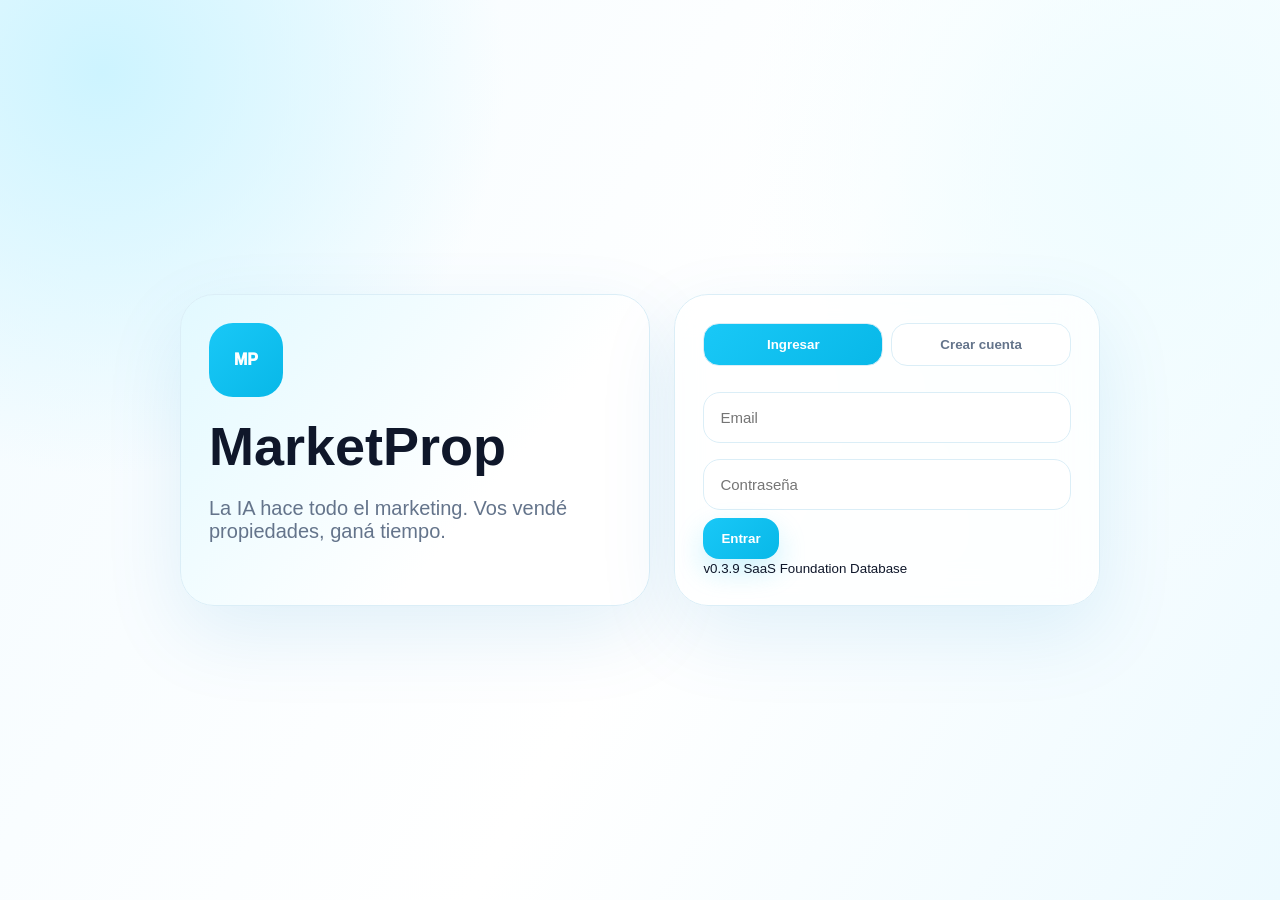
==== commit 8e374ec6: "MarketProp v0.3.9 SaaS Foundation Database" ====
--- a/frontend/index.html
+++ b/frontend/index.html
@@ -15,7 +15,7 @@
       <div class="tabs"><button id="loginTab" class="active" onclick="setAuth('login')">Ingresar</button><button id="registerTab" onclick="setAuth('register')">Crear cuenta</button></div>
       <div id="loginForm"><input id="loginEmail" placeholder="Email"><input id="loginPassword" type="password" placeholder="Contraseña"><button id="loginBtn" onclick="login()">Entrar</button></div>
       <div id="registerForm" class="hidden"><input id="regName" placeholder="Tu nombre"><input id="regOrg" placeholder="Nombre de tu inmobiliaria"><input id="regEmail" placeholder="Email"><input id="regPassword" type="password" placeholder="Contraseña"><button id="registerBtn" onclick="register()">Crear cuenta</button></div>
-      <small>v0.3.7 Command Center Polish</small>
+      <small>v0.3.9 SaaS Foundation Database</small>
     </div>
   </div>
 </div>
@@ -35,7 +35,8 @@
       <button class="nav featured" onclick="show('hookAgent',this)">✦ Agente Hook</button>
       <button class="nav" onclick="show('campaigns',this)">◈ Campañas</button>
       <button class="nav" onclick="show('stats',this)">△ Estadísticas</button>
-      <button class="nav" onclick="show('igReady',this)">IG IG Ready</button>
+      <button class="nav" onclick="show('igReady',this)">IG Ready</button>
+      <button class="nav featured" onclick="show('realData',this)">▣ Base real</button>
       <button class="nav" onclick="show('admin',this)">◎ Panel Admin</button>
       <button class="nav" onclick="show('plans',this)">◇ Planes</button>
     </nav>
@@ -47,7 +48,14 @@
     <section id="home" class="section active-section">
       <div class="hero-card">
         <div class="hero-copy"><div class="pill">MarketMind + Provider Gateway activo</div><h2 class="compact-hero"><span>La IA hace todo el marketing.</span><br>Vos vendé propiedades, ganá tiempo.</h2><p>Pegá el link de una propiedad y MarketProp crea automáticamente publicaciones, anuncios y contenido optimizado para cada plataforma.</p></div>
-        <div class="hero-side"><h3>Agentes activos</h3><div class="feature-grid"><button>Facebook</button><button>Instagram</button><button>TikTok</button><button>WhatsApp</button><button>Mercado Libre</button><button>Meta Ads</button></div></div>
+        <div class="hero-side"><h3>Agentes activos</h3><div class="feature-grid social-feature-grid">
+  <button><span class="platform-logo facebook">f</span>Facebook</button>
+  <button><span class="platform-logo instagram">IG</span>Instagram</button>
+  <button><span class="platform-logo tiktok">TK</span>TikTok</button>
+  <button><span class="platform-logo whatsapp">WA</span>WhatsApp</button>
+  <button><span class="platform-logo mercado_libre">ML</span>Mercado Libre</button>
+  <button><span class="platform-logo meta_ads">Meta</span>Meta Ads</button>
+</div></div>
       </div>
       <div class="generator"><label>LINK DE LA PROPIEDAD</label><div class="input-row"><input id="propertyUrl" placeholder="https://www.tuinmobiliaria.com/propiedad/xxxxx"><select id="globalStyle"><option value="auto">Automático</option><option value="profesional">Profesional</option><option value="premium">Premium</option><option value="urgencia">Urgencia</option><option value="inversor">Inversor</option></select><button id="generateBtn" onclick="generateContent()">✨ Generar</button></div><div id="status" class="status">Cada red usa su agente, proveedor, modelo y evaluador.</div><div id="scan" class="scan"></div></div>
       <div id="results" class="results empty"><h3>Contenido</h3><p>Los resultados aparecerán acá después de pegar un link.</p></div>
@@ -65,6 +73,18 @@
     <section id="campaigns" class="section panel"><h2>Campañas</h2><p>Próximo: campañas completas por propiedad con Meta Ads, WhatsApp y seguimiento.</p></section>
     <section id="stats" class="section panel"><h2>Estadísticas</h2><div id="statsContent" class="mini-stats"></div></section>
     <section id="igReady" class="section panel"><div class="panel-head"><div><span class="pill">Preparado, no conectado</span><h2>Instagram Connector</h2><p>La estructura queda lista para conectar IG Business con permisos reales más adelante.</p></div></div><div class="checklist"><div><span class="check">✓</span>Provider Gateway separado</div><div><span class="check">✓</span>MarketMind preparado para métricas</div><div><span class="check">✓</span>Estados de error preparados</div><div><span class="empty"></span>Token real cargado</div><div><span class="empty"></span>Permisos Meta aprobados</div><div><span class="empty"></span>Webhooks activos</div></div></section>
+
+    <section id="realData" class="section panel">
+      <div class="panel-head">
+        <div>
+          <span class="pill">v0.3.9 · SaaS Foundation</span>
+          <h2>Base real de MarketProp</h2>
+          <p>Primer paso profesional: datos persistentes en SQLite. Propiedades, contenidos, pipeline, calendario y MarketDNA ya no son solo decoración.</p>
+        </div>
+        <button onclick="createDemoProperty()">+ Crear propiedad demo real</button>
+      </div>
+      <div id="realDataContent" class="command-content"><p>Cargando base de datos local...</p></div>
+    </section>
     <section id="admin" class="section panel"><h2>Panel Admin</h2><div class="mini-stats"><div><b>1</b><span>cliente activo</span></div><div><b>$0</b><span>MRR demo</span></div><div><b>15</b><span>módulos preservados</span></div></div></section>
     <section id="plans" class="section panel"><h2>Planes</h2><div class="pricing"><div><h3>Básico</h3><p>Agentes esenciales.</p></div><div><h3>Pro</h3><p>Command Center + métricas.</p></div><div><h3>Business</h3><p>IA real + equipo + permisos.</p></div></div></section>
   </main>
--- a/frontend/static/styles.css
+++ b/frontend/static/styles.css
@@ -40,3 +40,47 @@
 .pipeline-card small{color:var(--muted);font-weight:800;}
 @media(max-width:1100px){.command-metrics,.signal-grid,.slot-grid{grid-template-columns:1fr 1fr}.quality-cards{grid-template-columns:1fr 1fr}.funnel-row,.format-row{grid-template-columns:1fr}.quality-bar.small{min-width:0}}
 @media(max-width:700px){.command-metrics,.signal-grid,.slot-grid,.quality-cards{grid-template-columns:1fr}}
+
+/* v0.3.8 Pipeline + Calendar + MarketDNA */
+.pipeline-col.operational{min-width:280px;}
+.operational-card{background:linear-gradient(135deg,#f4fdff,#fff 72%);}
+.operational-card p{font-size:13px;line-height:1.35;margin:7px 0;color:var(--muted);}
+.operational-card p b{color:var(--ink);}
+.calendar-day.polished{background:linear-gradient(135deg,#eafaff,#fff 74%);border:1px solid var(--line);border-radius:24px;padding:14px;min-height:440px;}
+.calendar-day.polished h3{display:flex;justify-content:space-between;align-items:center;margin-top:0;}
+.calendar-day.polished h3 span{background:#e7faff;color:var(--blue3);border-radius:999px;padding:3px 8px;font-size:12px;}
+.calendar-item.polished{background:#fff;border:1px solid var(--line);border-radius:18px;padding:12px;margin-bottom:10px;}
+.calendar-item.polished span{display:block;color:var(--blue3);font-weight:900;font-size:12px;margin-bottom:7px;}
+.calendar-item.polished h4{margin:0 0 6px;font-size:14px;}
+.calendar-item.polished p{font-size:12px;color:var(--muted);margin:0 0 8px;line-height:1.35;}
+.calendar-item.polished small,.operational-card small{font-size:11px;color:var(--muted);font-weight:800;}
+.polished-source{background:linear-gradient(135deg,#f2fcff,#fff 70%);border:1px solid var(--line);border-radius:24px;padding:18px;}
+.polished-source span{display:inline-flex;background:#e7faff;color:var(--blue3);border:1px solid #c8f3ff;border-radius:999px;padding:5px 9px;font-size:11px;font-weight:900;}
+.polished-source p{color:var(--muted);line-height:1.45;}
+.polished-source .tags{display:flex;gap:7px;flex-wrap:wrap;margin-top:12px;}
+.polished-source .tags em{font-style:normal;background:#fff;border:1px solid var(--line);border-radius:999px;padding:5px 8px;color:var(--muted);font-size:11px;font-weight:800;}
+
+/* v0.3.8.1 Restore Metrics + Social Logos */
+.restore-block{margin-bottom:18px;}
+.social-metrics{grid-template-columns:repeat(4,minmax(0,1fr));}
+.metric-card.restored{position:relative;overflow:hidden;background:linear-gradient(135deg,#ffffff 0%,#eefbff 70%);border:1px solid #cfeef7;}
+.metric-card.restored::before{content:"";position:absolute;right:-34px;top:-34px;width:108px;height:108px;border-radius:50%;background:radial-gradient(circle,rgba(0,194,255,.20),transparent 68%);}
+.metric-card.restored em{display:inline-flex;margin-top:8px;background:#e7faff;color:var(--blue3);border:1px solid #c8f3ff;border-radius:999px;padding:5px 9px;font-style:normal;font-size:12px;font-weight:900;}
+.platform-title{display:flex;align-items:center;gap:10px;}
+.platform-logo{width:34px;height:34px;border-radius:11px;display:inline-flex;align-items:center;justify-content:center;font-size:12px;font-weight:1000;letter-spacing:-.4px;color:#fff;box-shadow:0 10px 22px rgba(2,132,199,.14);flex:0 0 auto;}
+.platform-logo.facebook{background:linear-gradient(135deg,#1877f2,#0b4aa2);}
+.platform-logo.instagram{background:linear-gradient(135deg,#833ab4,#fd1d1d,#fcb045);}
+.platform-logo.tiktok{background:linear-gradient(135deg,#111,#20f5ef);}
+.platform-logo.whatsapp{background:linear-gradient(135deg,#25d366,#128c7e);}
+.platform-logo.mercado_libre{background:linear-gradient(135deg,#ffe600,#1b4dbf);color:#173b7a;}
+.platform-logo.meta_ads{background:linear-gradient(135deg,#0064e0,#00c2ff);}
+.social-feature-grid button{display:flex;align-items:center;gap:10px;justify-content:flex-start;}
+.social-feature-grid .platform-logo{width:30px;height:30px;border-radius:10px;font-size:11px;}
+@media(max-width:1100px){.social-metrics{grid-template-columns:1fr 1fr}}
+@media(max-width:700px){.social-metrics{grid-template-columns:1fr}}
+
+/* v0.3.9 SaaS Foundation */
+.db-row{background:#fff;border:1px solid var(--line);border-radius:16px;padding:12px;margin-bottom:10px;display:grid;gap:5px;}
+.db-row b{font-size:14px;color:var(--ink);}
+.db-row span{font-size:12px;color:var(--muted);line-height:1.35;}
+.db-row small{font-size:11px;color:var(--muted);}
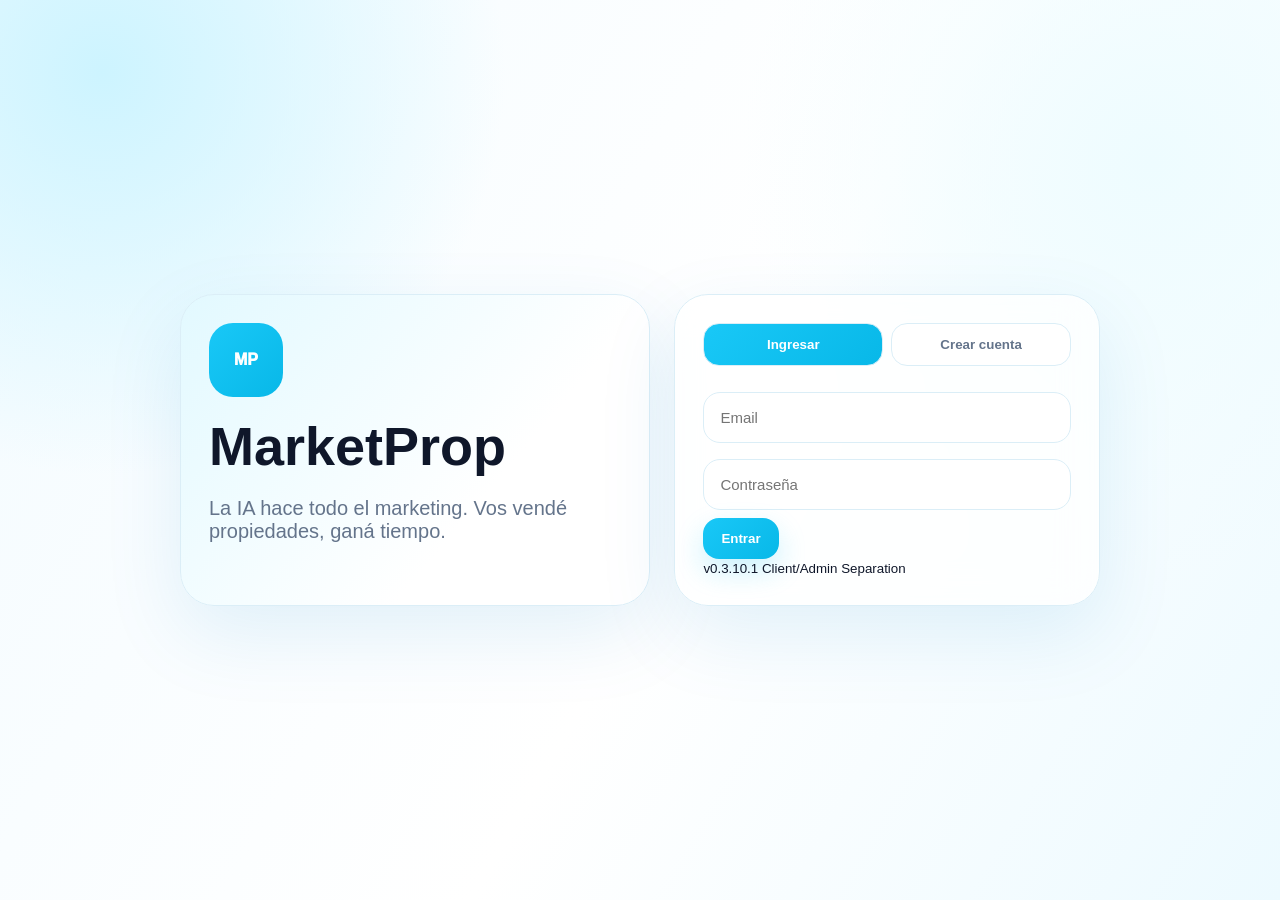
==== commit f264033d: "MarketProp v0.3.10.1 Client Admin Separation" ====
--- a/frontend/index.html
+++ b/frontend/index.html
@@ -15,7 +15,7 @@
       <div class="tabs"><button id="loginTab" class="active" onclick="setAuth('login')">Ingresar</button><button id="registerTab" onclick="setAuth('register')">Crear cuenta</button></div>
       <div id="loginForm"><input id="loginEmail" placeholder="Email"><input id="loginPassword" type="password" placeholder="Contraseña"><button id="loginBtn" onclick="login()">Entrar</button></div>
       <div id="registerForm" class="hidden"><input id="regName" placeholder="Tu nombre"><input id="regOrg" placeholder="Nombre de tu inmobiliaria"><input id="regEmail" placeholder="Email"><input id="regPassword" type="password" placeholder="Contraseña"><button id="registerBtn" onclick="register()">Crear cuenta</button></div>
-      <small>v0.3.9 SaaS Foundation Database</small>
+      <small>v0.3.10.1 Client/Admin Separation</small>
     </div>
   </div>
 </div>
@@ -37,6 +37,7 @@
       <button class="nav" onclick="show('stats',this)">△ Estadísticas</button>
       <button class="nav" onclick="show('igReady',this)">IG Ready</button>
       <button class="nav featured" onclick="show('realData',this)">▣ Base real</button>
+      <button class="nav featured" onclick="show('panel',this)">◉ Panel</button>
       <button class="nav" onclick="show('admin',this)">◎ Panel Admin</button>
       <button class="nav" onclick="show('plans',this)">◇ Planes</button>
     </nav>
@@ -85,7 +86,10 @@
       </div>
       <div id="realDataContent" class="command-content"><p>Cargando base de datos local...</p></div>
     </section>
-    <section id="admin" class="section panel"><h2>Panel Admin</h2><div class="mini-stats"><div><b>1</b><span>cliente activo</span></div><div><b>$0</b><span>MRR demo</span></div><div><b>15</b><span>módulos preservados</span></div></div></section>
+
+    
+
+    
     <section id="plans" class="section panel"><h2>Planes</h2><div class="pricing"><div><h3>Básico</h3><p>Agentes esenciales.</p></div><div><h3>Pro</h3><p>Command Center + métricas.</p></div><div><h3>Business</h3><p>IA real + equipo + permisos.</p></div></div></section>
   </main>
 </div>
--- a/frontend/static/styles.css
+++ b/frontend/static/styles.css
@@ -84,3 +84,8 @@
 .db-row b{font-size:14px;color:var(--ink);}
 .db-row span{font-size:12px;color:var(--muted);line-height:1.35;}
 .db-row small{font-size:11px;color:var(--muted);}
+
+/* v0.3.10 Workspace Multiuser Foundation */
+.workspace-hero{display:flex;align-items:center;justify-content:space-between;gap:18px;background:linear-gradient(135deg,#eafaff,#fff 72%);border:1px solid var(--line);border-radius:28px;padding:22px;margin-bottom:18px;box-shadow:0 18px 44px rgba(2,132,199,.08)}
+.workspace-hero h2{font-size:30px;margin:10px 0 6px}.workspace-hero p{color:var(--muted);margin:0}.workspace-hero .score-orb{font-size:18px;width:96px;height:96px}.db-row small{color:var(--muted)}
+@media(max-width:800px){.workspace-hero{display:block}.workspace-hero .score-orb{margin-top:14px}}
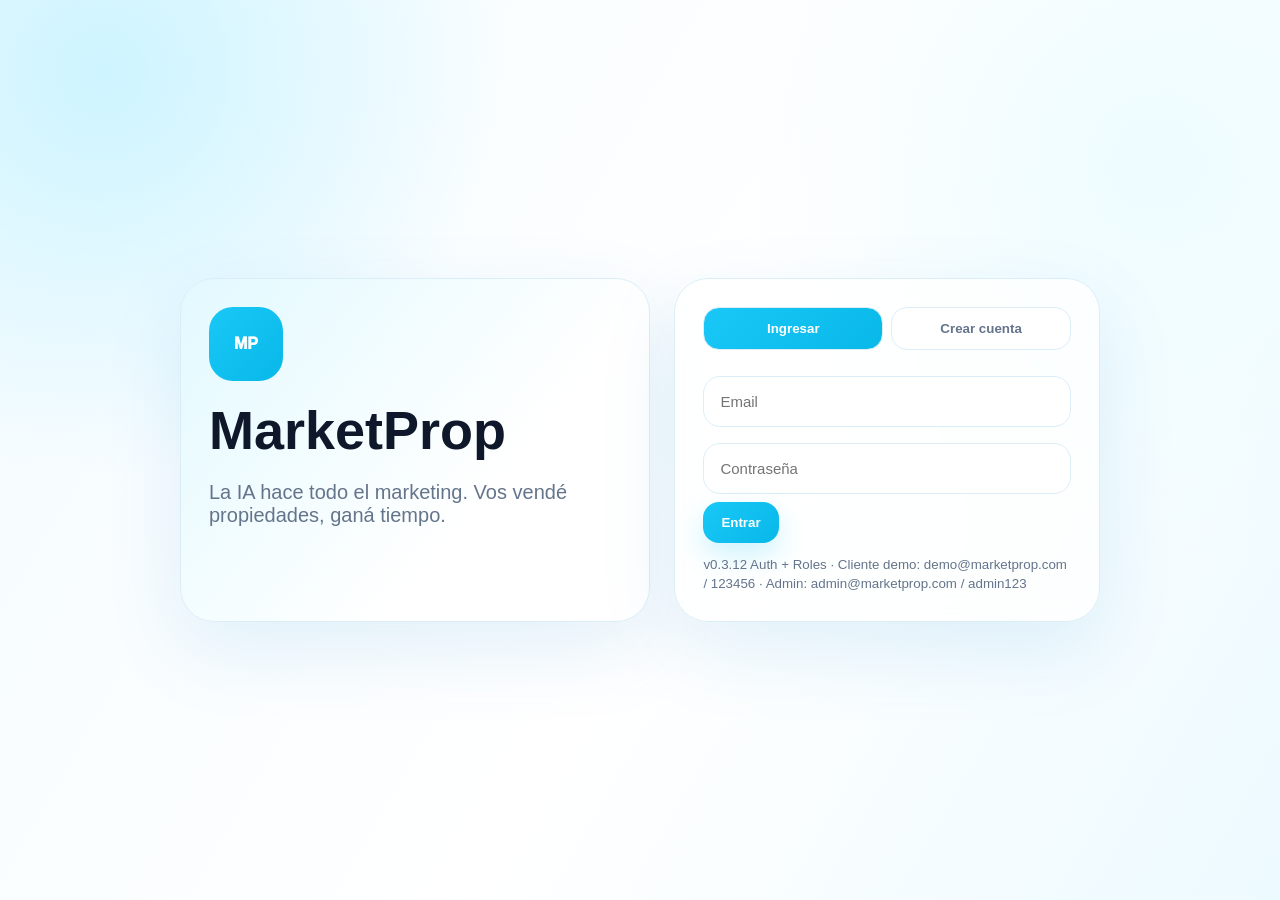
==== commit 81bc3707: "MarketProp v0.3.12 Permissions Enforcement UX Guardrails" ====
--- a/frontend/index.html
+++ b/frontend/index.html
@@ -15,7 +15,7 @@
       <div class="tabs"><button id="loginTab" class="active" onclick="setAuth('login')">Ingresar</button><button id="registerTab" onclick="setAuth('register')">Crear cuenta</button></div>
       <div id="loginForm"><input id="loginEmail" placeholder="Email"><input id="loginPassword" type="password" placeholder="Contraseña"><button id="loginBtn" onclick="login()">Entrar</button></div>
       <div id="registerForm" class="hidden"><input id="regName" placeholder="Tu nombre"><input id="regOrg" placeholder="Nombre de tu inmobiliaria"><input id="regEmail" placeholder="Email"><input id="regPassword" type="password" placeholder="Contraseña"><button id="registerBtn" onclick="register()">Crear cuenta</button></div>
-      <small>v0.3.10.1 Client/Admin Separation</small>
+      <small>v0.3.12 Auth + Roles · Cliente demo: demo@marketprop.com / 123456 · Admin: admin@marketprop.com / admin123</small>
     </div>
   </div>
 </div>
@@ -37,14 +37,11 @@
       <button class="nav" onclick="show('stats',this)">△ Estadísticas</button>
       <button class="nav" onclick="show('igReady',this)">IG Ready</button>
       <button class="nav featured" onclick="show('realData',this)">▣ Base real</button>
-      <button class="nav featured" onclick="show('panel',this)">◉ Panel</button>
-      <button class="nav" onclick="show('admin',this)">◎ Panel Admin</button>
-      <button class="nav" onclick="show('plans',this)">◇ Planes</button>
     </nav>
     <div class="usage-card"><div class="usage-top"><b id="planName">Plan Básico</b><span>34%</span></div><p>Contenido generado este mes</p><div class="bar"><span></span></div><small>128 / 500 publicaciones</small></div>
   </aside>
   <main>
-    <header class="topbar"><div><p class="eyebrow">WORKSPACE DE MARKETING INMOBILIARIO</p><h1 id="welcomeTitle">Hola</h1></div><div class="top-actions"><button class="ghost" onclick="loadProviderStatus()">Proveedores</button><button class="ghost" onclick="logout()">Salir</button></div></header>
+    <header class="topbar"><div><p class="eyebrow">WORKSPACE DE MARKETING INMOBILIARIO</p><h1 id="welcomeTitle">Hola</h1></div><div class="top-actions"><button class="ghost" onclick="loadProviderStatus()">Proveedores</button><span id="roleBadge" class="role-badge">cliente</span><button class="ghost" onclick="logout()">Salir</button></div></header>
 
     <section id="home" class="section active-section">
       <div class="hero-card">
@@ -82,16 +79,25 @@
           <h2>Base real de MarketProp</h2>
           <p>Primer paso profesional: datos persistentes en SQLite. Propiedades, contenidos, pipeline, calendario y MarketDNA ya no son solo decoración.</p>
         </div>
-        <button onclick="createDemoProperty()">+ Crear propiedad demo real</button>
+        <button onclick="tryRestrictedDemo()">+ Crear propiedad demo real</button>
       </div>
       <div id="realDataContent" class="command-content"><p>Cargando base de datos local...</p></div>
     </section>
+  
+<section id="permission-guard" class="screen">
+  <div class="panel-head">
+    <div>
+      <span class="pill">v0.3.12 · Permissions Enforcement</span>
+      <h2>Permisos activos</h2>
+      <p>Tu rol define qué acciones puede ejecutar tu cuenta. Esto ya viene validado por backend.</p>
+    </div>
+  </div>
+  <div id="permissionGuardContent">
+    <p>Cargando permisos...</p>
+  </div>
+</section>
 
-    
-
-    
-    <section id="plans" class="section panel"><h2>Planes</h2><div class="pricing"><div><h3>Básico</h3><p>Agentes esenciales.</p></div><div><h3>Pro</h3><p>Command Center + métricas.</p></div><div><h3>Business</h3><p>IA real + equipo + permisos.</p></div></div></section>
-  </main>
+</main>
 </div>
 <script src="static/app.js"></script>
 </body>
--- a/frontend/static/styles.css
+++ b/frontend/static/styles.css
@@ -89,3 +89,8 @@
 .workspace-hero{display:flex;align-items:center;justify-content:space-between;gap:18px;background:linear-gradient(135deg,#eafaff,#fff 72%);border:1px solid var(--line);border-radius:28px;padding:22px;margin-bottom:18px;box-shadow:0 18px 44px rgba(2,132,199,.08)}
 .workspace-hero h2{font-size:30px;margin:10px 0 6px}.workspace-hero p{color:var(--muted);margin:0}.workspace-hero .score-orb{font-size:18px;width:96px;height:96px}.db-row small{color:var(--muted)}
 @media(max-width:800px){.workspace-hero{display:block}.workspace-hero .score-orb{margin-top:14px}}
+
+/* v0.3.11 Auth + Roles */
+.role-badge{display:inline-flex;align-items:center;border:1px solid #c8f3ff;background:#e7faff;color:var(--blue3);border-radius:999px;padding:8px 10px;font-size:12px;font-weight:900;text-transform:uppercase}
+button:disabled{opacity:.48;cursor:not-allowed}
+.auth-card small{display:block;margin-top:12px;line-height:1.45;color:var(--muted)}
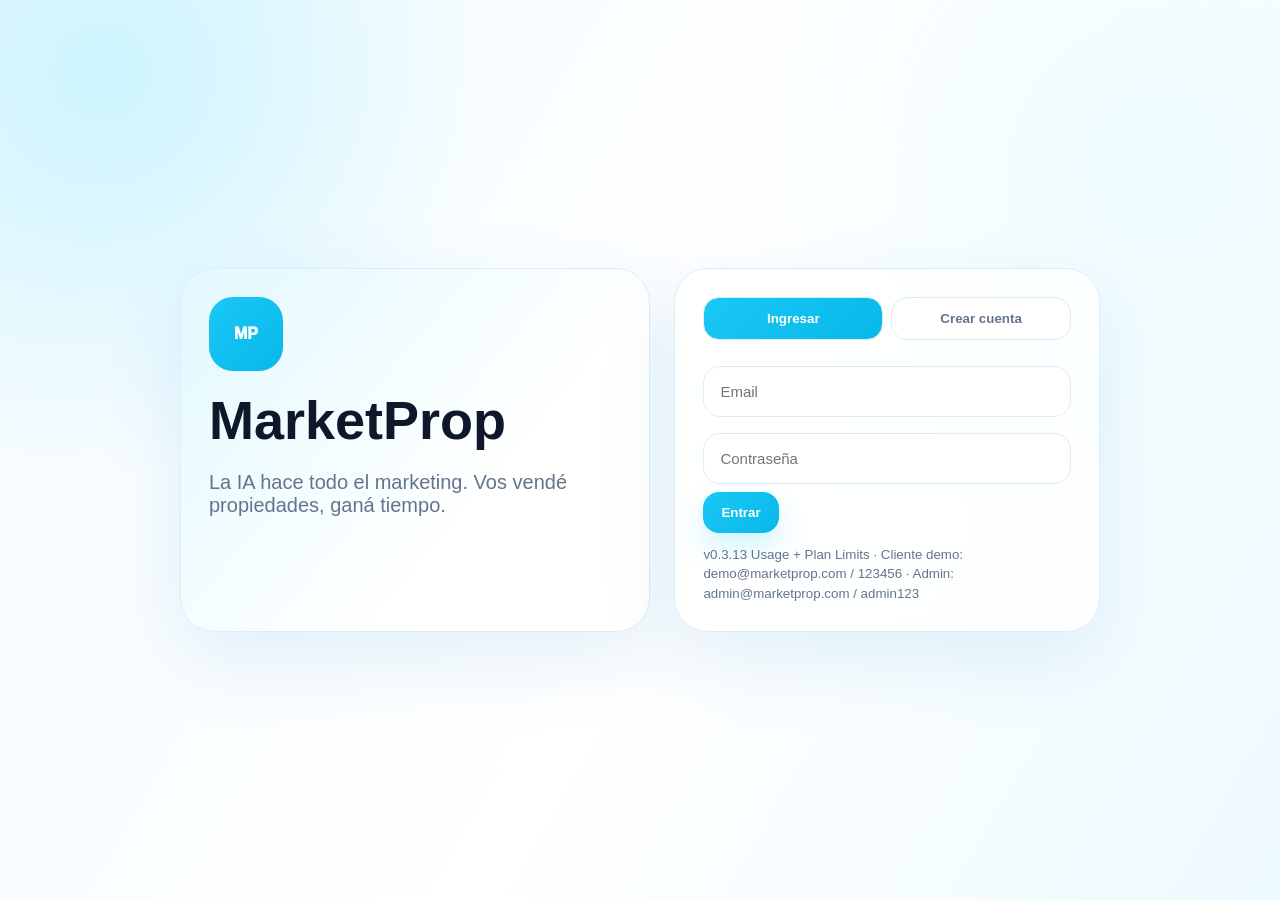
==== commit de393433: "MarketProp v0.3.13 Usage Metering Plan Limits" ====
--- a/frontend/index.html
+++ b/frontend/index.html
@@ -15,7 +15,7 @@
       <div class="tabs"><button id="loginTab" class="active" onclick="setAuth('login')">Ingresar</button><button id="registerTab" onclick="setAuth('register')">Crear cuenta</button></div>
       <div id="loginForm"><input id="loginEmail" placeholder="Email"><input id="loginPassword" type="password" placeholder="Contraseña"><button id="loginBtn" onclick="login()">Entrar</button></div>
       <div id="registerForm" class="hidden"><input id="regName" placeholder="Tu nombre"><input id="regOrg" placeholder="Nombre de tu inmobiliaria"><input id="regEmail" placeholder="Email"><input id="regPassword" type="password" placeholder="Contraseña"><button id="registerBtn" onclick="register()">Crear cuenta</button></div>
-      <small>v0.3.12 Auth + Roles · Cliente demo: demo@marketprop.com / 123456 · Admin: admin@marketprop.com / admin123</small>
+      <small>v0.3.13 Usage + Plan Limits · Cliente demo: demo@marketprop.com / 123456 · Admin: admin@marketprop.com / admin123</small>
     </div>
   </div>
 </div>
@@ -35,6 +35,8 @@
       <button class="nav featured" onclick="show('hookAgent',this)">✦ Agente Hook</button>
       <button class="nav" onclick="show('campaigns',this)">◈ Campañas</button>
       <button class="nav" onclick="show('stats',this)">△ Estadísticas</button>
+      <button class="nav" onclick="show('permission-guard',this)">Permisos</button>
+      <button class="nav" onclick="show('usage-guard',this)">Uso / Plan</button>
       <button class="nav" onclick="show('igReady',this)">IG Ready</button>
       <button class="nav featured" onclick="show('realData',this)">▣ Base real</button>
     </nav>
@@ -84,10 +86,10 @@
       <div id="realDataContent" class="command-content"><p>Cargando base de datos local...</p></div>
     </section>
   
-<section id="permission-guard" class="screen">
+<section id="permission-guard" class="section panel">
   <div class="panel-head">
     <div>
-      <span class="pill">v0.3.12 · Permissions Enforcement</span>
+      <span class="pill">v0.3.13 · Usage Metering Plan Limits</span>
       <h2>Permisos activos</h2>
       <p>Tu rol define qué acciones puede ejecutar tu cuenta. Esto ya viene validado por backend.</p>
     </div>
@@ -97,6 +99,18 @@
   </div>
 </section>
 
+
+<section id="usage-guard" class="section panel">
+  <div class="panel-head">
+    <div>
+      <span class="pill">v0.3.13 · Usage Metering</span>
+      <h2>Uso del plan</h2>
+      <p>Control de contenidos, créditos IA y límites del workspace.</p>
+    </div>
+  </div>
+  <div id="usageGuardContent"><p>Cargando uso del plan...</p></div>
+</section>
+
 </main>
 </div>
 <script src="static/app.js"></script>
